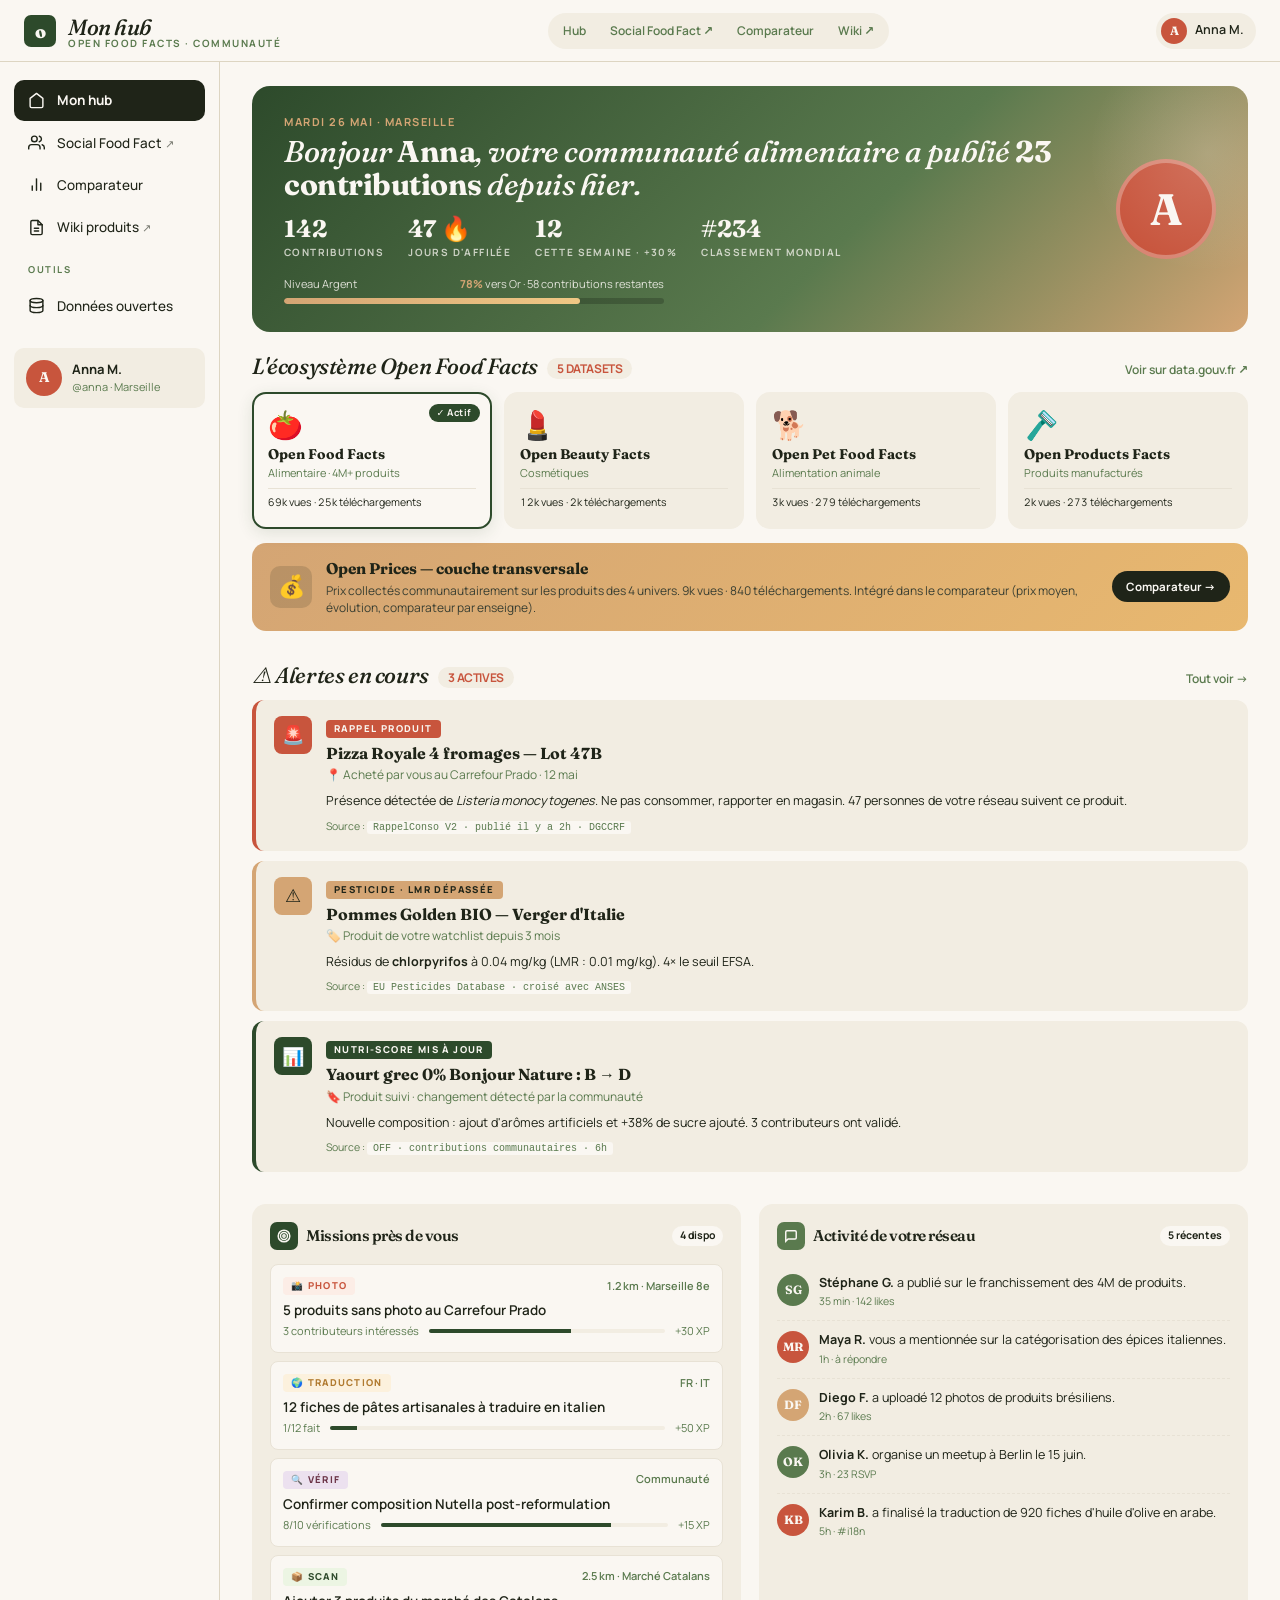
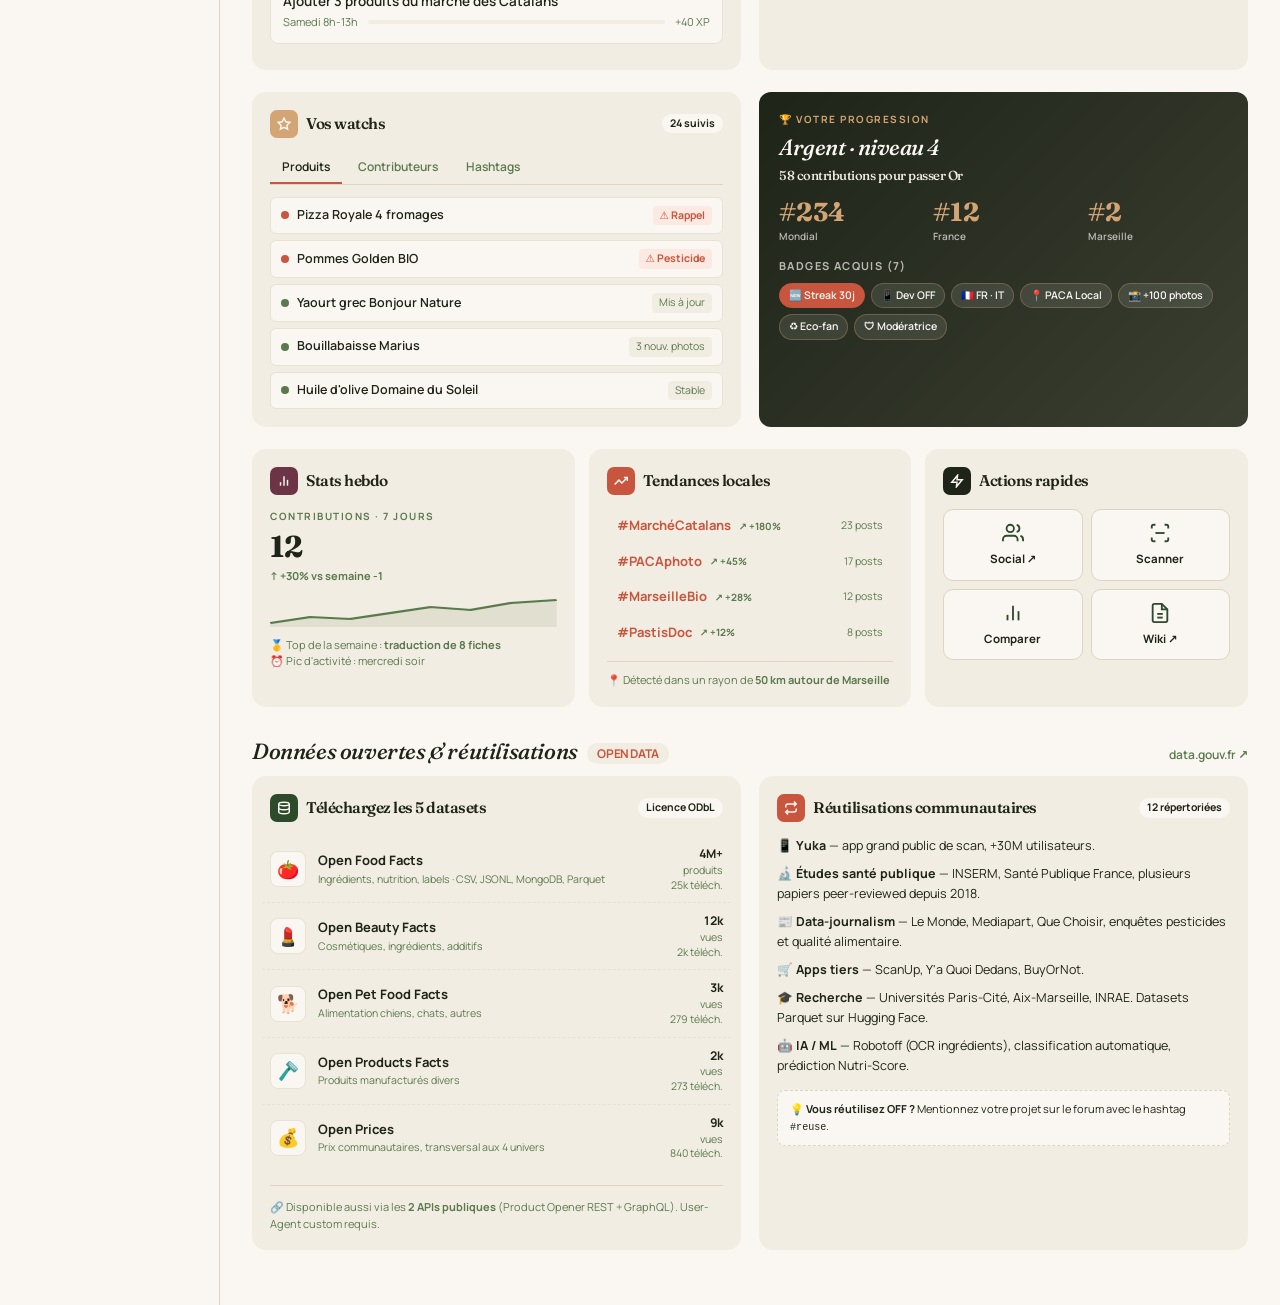
==== community-hub.html @ 4310979f "feat: plateforme communautaire OFF - hub, comparateur, scanner" ====
<!DOCTYPE html>
<html lang="fr">
<head>
  <meta charset="UTF-8">
  <meta name="viewport" content="width=device-width, initial-scale=1.0">
  <meta name="description" content="Hub personnel pour la communauté Open Food Facts — alertes, missions, watchs et progression.">
  <title>Mon hub — Open Food Facts</title>
  <link rel="preconnect" href="https://fonts.googleapis.com">
  <link rel="preconnect" href="https://fonts.gstatic.com" crossorigin>
  <link href="https://fonts.googleapis.com/css2?family=Fraunces:opsz,wght@9..144,500;9..144,700&family=Manrope:wght@500;600;700&display=swap" rel="stylesheet">
  <link rel="stylesheet" href="styles.css">
</head>
<body data-page="hub">

  <a href="#main" class="skip-link">Aller au contenu principal</a>

  <header class="app-header" role="banner">
    <div class="brand">
      <span class="logo" aria-hidden="true">o</span>
      <h1 class="brand-name">
        Mon hub
        <span class="brand-tag">Open Food Facts · communauté</span>
      </h1>
    </div>
    <nav class="view-toggle" aria-label="Naviguer entre les sections">
      <a href="community-hub.html" data-page="hub">Hub</a>
      <a href="https://open-food-8ers4wsop-stepanmereniuk-devs-projects.vercel.app/" data-page="social" rel="noopener">Social Food Fact <span aria-hidden="true">↗</span><span class="sr-only">(ouvre dans un nouvel onglet)</span></a>
      <a href="product-comparator.html" data-page="comparator">Comparateur</a>
      <a href="https://wiki.openfoodfacts.org" target="_blank" rel="noopener" data-page="wiki">Wiki <span aria-hidden="true">↗</span><span class="sr-only">(ouvre dans un nouvel onglet)</span></a>
    </nav>
    <div class="header-right">
      <button type="button" class="me-chip" aria-label="Ouvrir mon profil">
        <span class="av" aria-hidden="true">A</span>
        <span class="me-chip-name">Anna M.</span>
      </button>
    </div>
  </header>

  <div class="app app-hub-grid">

    <nav class="app-nav" aria-label="Navigation principale">
      <button type="button" class="nav-item" aria-current="page">
        <svg viewBox="0 0 24 24" fill="none" stroke="currentColor" stroke-width="2" stroke-linecap="round" stroke-linejoin="round" aria-hidden="true"><path d="M3 9l9-7 9 7v11a2 2 0 0 1-2 2H5a2 2 0 0 1-2-2z"/></svg>
        <span>Mon hub</span>
      </button>
      <a href="https://open-food-8ers4wsop-stepanmereniuk-devs-projects.vercel.app/" class="nav-item" data-page="social">
        <svg viewBox="0 0 24 24" fill="none" stroke="currentColor" stroke-width="2" stroke-linecap="round" stroke-linejoin="round" aria-hidden="true"><path d="M17 21v-2a4 4 0 0 0-4-4H5a4 4 0 0 0-4 4v2"/><circle cx="9" cy="7" r="4"/><path d="M23 21v-2a4 4 0 0 0-3-3.87"/><path d="M16 3.13a4 4 0 0 1 0 7.75"/></svg>
        <span>Social Food Fact <span aria-hidden="true" class="ext-arrow">↗</span></span>
      </a>
      <a href="product-comparator.html" class="nav-item">
        <svg viewBox="0 0 24 24" fill="none" stroke="currentColor" stroke-width="2" stroke-linecap="round" stroke-linejoin="round" aria-hidden="true"><line x1="18" y1="20" x2="18" y2="10"/><line x1="12" y1="20" x2="12" y2="4"/><line x1="6" y1="20" x2="6" y2="14"/></svg>
        <span>Comparateur</span>
      </a>
      <a href="https://wiki.openfoodfacts.org" target="_blank" rel="noopener" class="nav-item" data-page="wiki">
        <svg viewBox="0 0 24 24" fill="none" stroke="currentColor" stroke-width="2" stroke-linecap="round" stroke-linejoin="round" aria-hidden="true"><path d="M14 2H6a2 2 0 0 0-2 2v16a2 2 0 0 0 2 2h12a2 2 0 0 0 2-2V8z"/><polyline points="14 2 14 8 20 8"/><line x1="9" y1="13" x2="15" y2="13"/><line x1="9" y1="17" x2="15" y2="17"/></svg>
        <span>Wiki produits <span aria-hidden="true" class="ext-arrow">↗</span></span>
      </a>

      <div class="nav-section-title">Outils</div>
      <button type="button" class="nav-item" id="nav-data">
        <svg viewBox="0 0 24 24" fill="none" stroke="currentColor" stroke-width="2" stroke-linecap="round" stroke-linejoin="round" aria-hidden="true"><ellipse cx="12" cy="5" rx="9" ry="3"/><path d="M21 12c0 1.66-4 3-9 3s-9-1.34-9-3"/><path d="M3 5v14c0 1.66 4 3 9 3s9-1.34 9-3V5"/></svg>
        <span>Données ouvertes</span>
      </button>

      <div class="nav-mini mt-20">
        <span class="av" aria-hidden="true">A</span>
        <div class="nav-mini-meta">
          <div class="nav-mini-name">Anna M.</div>
          <div class="nav-mini-h">@anna · Marseille</div>
        </div>
      </div>
    </nav>

    <main id="main" class="app-main" tabindex="-1">

      <!-- HERO -->
      <section class="hero" aria-labelledby="hero-title">
        <div>
          <div class="hero-eyebrow" id="today-context">Mardi 26 mai · Marseille</div>
          <h2 id="hero-title">
            Bonjour <b>Anna</b>, votre communauté <span id="hero-universe-text">alimentaire</span> a publié <b>23 contributions</b> depuis hier.
          </h2>
          <div class="hero-stats">
            <div class="hero-stat"><div class="v">142</div><div class="l">Contributions</div></div>
            <div class="hero-stat"><div class="v">47 🔥</div><div class="l">Jours d'affilée</div></div>
            <div class="hero-stat"><div class="v">12</div><div class="l">Cette semaine · +30%</div></div>
            <div class="hero-stat"><div class="v">#234</div><div class="l">Classement mondial</div></div>
          </div>
          <div class="hero-progress" role="group" aria-label="Progression vers le niveau supérieur">
            <div class="hero-progress-label">
              <span>Niveau Argent</span>
              <span><b>78%</b> vers Or · 58 contributions restantes</span>
            </div>
            <div class="hero-progress-bar" role="progressbar" aria-valuenow="78" aria-valuemin="0" aria-valuemax="100" aria-label="78% du niveau Or atteint">
              <span></span>
            </div>
          </div>
        </div>
        <div class="hero-avatar" aria-hidden="true">A</div>
      </section>

      <!-- UNIVERSE SELECTOR -->
      <section class="section" aria-labelledby="universe-title">
        <div class="section-head">
          <h2 id="universe-title">L'écosystème Open Food Facts <span class="tag">5 DATASETS</span></h2>
          <a href="https://www.data.gouv.fr/organizations/open-food-facts" target="_blank" rel="noopener">Voir sur data.gouv.fr ↗</a>
        </div>

        <div class="universe-grid" role="group" aria-label="Sélectionnez un univers de données">
          <button type="button" class="universe-card" data-universe="food" aria-pressed="true">
            <div class="universe-icon" aria-hidden="true">🍅</div>
            <div class="universe-name">Open Food Facts</div>
            <div class="universe-meta">Alimentaire · 4M+ produits</div>
            <div class="universe-stat">69k vues · 25k téléchargements</div>
          </button>
          <button type="button" class="universe-card" data-universe="beauty" aria-pressed="false">
            <div class="universe-icon" aria-hidden="true">💄</div>
            <div class="universe-name">Open Beauty Facts</div>
            <div class="universe-meta">Cosmétiques</div>
            <div class="universe-stat">12k vues · 2k téléchargements</div>
          </button>
          <button type="button" class="universe-card" data-universe="petfood" aria-pressed="false">
            <div class="universe-icon" aria-hidden="true">🐕</div>
            <div class="universe-name">Open Pet Food Facts</div>
            <div class="universe-meta">Alimentation animale</div>
            <div class="universe-stat">3k vues · 279 téléchargements</div>
          </button>
          <button type="button" class="universe-card" data-universe="products" aria-pressed="false">
            <div class="universe-icon" aria-hidden="true">🪒</div>
            <div class="universe-name">Open Products Facts</div>
            <div class="universe-meta">Produits manufacturés</div>
            <div class="universe-stat">2k vues · 273 téléchargements</div>
          </button>
        </div>

        <div class="prices-banner">
          <div class="prices-icon" aria-hidden="true">💰</div>
          <div class="prices-body">
            <div class="prices-title">Open Prices — couche transversale</div>
            <div class="prices-desc">Prix collectés communautairement sur les produits des 4 univers. 9k vues · 840 téléchargements. Intégré dans le comparateur (prix moyen, évolution, comparateur par enseigne).</div>
          </div>
          <a class="prices-link" href="product-comparator.html">Comparateur →</a>
        </div>
      </section>

      <!-- ALERTS — filtered by universe -->
      <section class="section" aria-labelledby="alerts-title">
        <div class="section-head">
          <h2 id="alerts-title">⚠ Alertes en cours <span class="tag" id="alerts-count">3 ACTIVES</span></h2>
          <a href="#">Tout voir →</a>
        </div>
        <div id="alerts-list" aria-live="polite"></div>
      </section>

      <!-- 2-col : Missions + Activity -->
      <section class="grid-2" aria-label="Missions et activité du réseau">

        <div class="card" aria-labelledby="missions-title">
          <div class="card-header">
            <div class="card-icon card-icon-forest" aria-hidden="true">
              <svg viewBox="0 0 24 24" fill="none" stroke="currentColor" stroke-width="2.5"><circle cx="12" cy="12" r="10"/><circle cx="12" cy="12" r="6"/><circle cx="12" cy="12" r="2"/></svg>
            </div>
            <h3 class="card-title" id="missions-title">Missions près de vous</h3>
            <span class="card-count" id="missions-count">—</span>
          </div>
          <div id="missions-list"></div>
        </div>

        <div class="card" aria-labelledby="activity-title">
          <div class="card-header">
            <div class="card-icon card-icon-moss" aria-hidden="true">
              <svg viewBox="0 0 24 24" fill="none" stroke="currentColor" stroke-width="2.5"><path d="M21 15a2 2 0 0 1-2 2H7l-4 4V5a2 2 0 0 1 2-2h14a2 2 0 0 1 2 2z"/></svg>
            </div>
            <h3 class="card-title" id="activity-title">Activité de votre réseau</h3>
            <span class="card-count">5 récentes</span>
          </div>
          <div id="activity-list"></div>
        </div>

      </section>

      <!-- Watchs + Rank -->
      <section class="grid-2 mt-lg" aria-label="Watchs et progression">

        <div class="card" aria-labelledby="watch-title">
          <div class="card-header">
            <div class="card-icon card-icon-ochre" aria-hidden="true">
              <svg viewBox="0 0 24 24" fill="none" stroke="currentColor" stroke-width="2.5"><polygon points="12 2 15.09 8.26 22 9.27 17 14.14 18.18 21.02 12 17.77 5.82 21.02 7 14.14 2 9.27 8.91 8.26 12 2"/></svg>
            </div>
            <h3 class="card-title" id="watch-title">Vos watchs</h3>
            <span class="card-count" id="watch-count">24 suivis</span>
          </div>

          <div class="watch-tabs" role="tablist" aria-label="Catégories de watchs">
            <button type="button" class="watch-tab" role="tab" aria-selected="true" aria-controls="watch-products" id="tab-products">Produits</button>
            <button type="button" class="watch-tab" role="tab" aria-selected="false" aria-controls="watch-contributors" id="tab-contributors">Contributeurs</button>
            <button type="button" class="watch-tab" role="tab" aria-selected="false" aria-controls="watch-hashtags" id="tab-hashtags">Hashtags</button>
          </div>

          <div id="watch-products" role="tabpanel" aria-labelledby="tab-products" class="watch-list"></div>
          <div id="watch-contributors" role="tabpanel" aria-labelledby="tab-contributors" class="watch-list" hidden></div>
          <div id="watch-hashtags" role="tabpanel" aria-labelledby="tab-hashtags" class="watch-list" hidden></div>
        </div>

        <div class="rank-card" aria-labelledby="rank-title">
          <div class="eyebrow text-ochre">🏆 Votre progression</div>
          <h3 id="rank-title" class="rank-card-title">Argent · niveau 4<br><span class="rank-card-subtitle">58 contributions pour passer Or</span></h3>
          <div class="rank-positions" role="list">
            <div class="rank-pos" role="listitem"><div class="v">#234</div><div class="l">Mondial</div></div>
            <div class="rank-pos" role="listitem"><div class="v">#12</div><div class="l">France</div></div>
            <div class="rank-pos" role="listitem"><div class="v">#2</div><div class="l">Marseille</div></div>
          </div>
          <div class="rank-card-badges-label">Badges acquis (7)</div>
          <div class="rank-badges">
            <span class="badge-pill new">🆕 Streak 30j</span>
            <span class="badge-pill">📱 Dev OFF</span>
            <span class="badge-pill">🇫🇷 FR · IT</span>
            <span class="badge-pill">📍 PACA Local</span>
            <span class="badge-pill">📸 +100 photos</span>
            <span class="badge-pill">♻ Eco-fan</span>
            <span class="badge-pill">🛡 Modératrice</span>
          </div>
        </div>

      </section>

      <!-- Stats + Tendances + Quick -->
      <section class="grid-3 mt-lg" aria-label="Statistiques et tendances">

        <div class="card" aria-labelledby="stats-title">
          <div class="card-header">
            <div class="card-icon card-icon-plum" aria-hidden="true">
              <svg viewBox="0 0 24 24" fill="none" stroke="currentColor" stroke-width="2.5"><line x1="18" y1="20" x2="18" y2="10"/><line x1="12" y1="20" x2="12" y2="4"/><line x1="6" y1="20" x2="6" y2="14"/></svg>
            </div>
            <h3 class="card-title" id="stats-title">Stats hebdo</h3>
          </div>
          <div class="eyebrow mb-sm">Contributions · 7 jours</div>
          <div class="stats-big">12</div>
          <div class="stats-trend">↑ +30% vs semaine -1</div>
          <svg class="stat-sparkline" viewBox="0 0 100 32" preserveAspectRatio="none" aria-label="Évolution sur 7 jours">
            <polyline points="0,28 14,22 28,24 42,18 56,12 70,15 84,8 100,5" fill="none" stroke="#5A7A4E" stroke-width="2"/>
            <polyline points="0,28 14,22 28,24 42,18 56,12 70,15 84,8 100,5 100,32 0,32" fill="#5A7A4E" opacity=".12"/>
          </svg>
          <div class="stats-note">
            🥇 Top de la semaine : <b>traduction de 8 fiches</b><br>
            ⏰ Pic d'activité : mercredi soir
          </div>
        </div>

        <div class="card" aria-labelledby="trends-title">
          <div class="card-header">
            <div class="card-icon card-icon-terracotta" aria-hidden="true">
              <svg viewBox="0 0 24 24" fill="none" stroke="currentColor" stroke-width="2.5"><polyline points="23 6 13.5 15.5 8.5 10.5 1 18"/><polyline points="17 6 23 6 23 12"/></svg>
            </div>
            <h3 class="card-title" id="trends-title">Tendances locales</h3>
          </div>
          <div id="trends-list"></div>
          <div class="trends-footer">
            📍 Détecté dans un rayon de <b>50 km autour de Marseille</b>
          </div>
        </div>

        <div class="card" aria-labelledby="actions-title">
          <div class="card-header">
            <div class="card-icon card-icon-ink" aria-hidden="true">
              <svg viewBox="0 0 24 24" fill="none" stroke="currentColor" stroke-width="2.5"><polygon points="13 2 3 14 12 14 11 22 21 10 12 10 13 2"/></svg>
            </div>
            <h3 class="card-title" id="actions-title">Actions rapides</h3>
          </div>
          <div class="quick-actions">
            <a class="qa-btn" href="#" data-page="social">
              <svg viewBox="0 0 24 24" fill="none" stroke="currentColor" stroke-width="2" aria-hidden="true"><path d="M17 21v-2a4 4 0 0 0-4-4H5a4 4 0 0 0-4 4v2"/><circle cx="9" cy="7" r="4"/><path d="M23 21v-2a4 4 0 0 0-3-3.87"/><path d="M16 3.13a4 4 0 0 1 0 7.75"/></svg>
              <span class="lbl">Social ↗</span>
            </a>
            <button type="button" class="qa-btn" data-action="scan">
              <svg viewBox="0 0 24 24" fill="none" stroke="currentColor" stroke-width="2" aria-hidden="true"><path d="M3 7V5a2 2 0 0 1 2-2h2M17 3h2a2 2 0 0 1 2 2v2M21 17v2a2 2 0 0 1-2 2h-2M7 21H5a2 2 0 0 1-2-2v-2"/><line x1="7" y1="12" x2="17" y2="12"/></svg>
              <span class="lbl">Scanner</span>
            </button>
            <a class="qa-btn" href="product-comparator.html">
              <svg viewBox="0 0 24 24" fill="none" stroke="currentColor" stroke-width="2" aria-hidden="true"><line x1="18" y1="20" x2="18" y2="10"/><line x1="12" y1="20" x2="12" y2="4"/><line x1="6" y1="20" x2="6" y2="14"/></svg>
              <span class="lbl">Comparer</span>
            </a>
            <a class="qa-btn" href="https://wiki.openfoodfacts.org" target="_blank" rel="noopener" data-page="wiki">
              <svg viewBox="0 0 24 24" fill="none" stroke="currentColor" stroke-width="2" aria-hidden="true"><path d="M14 2H6a2 2 0 0 0-2 2v16a2 2 0 0 0 2 2h12a2 2 0 0 0 2-2V8z"/><polyline points="14 2 14 8 20 8"/><line x1="9" y1="13" x2="15" y2="13"/><line x1="9" y1="17" x2="15" y2="17"/></svg>
              <span class="lbl">Wiki ↗</span>
            </a>
          </div>
        </div>

      </section>

      <!-- OPEN DATA -->
      <section class="section mt-xl" id="opendata-section" aria-labelledby="opendata-title">
        <div class="section-head">
          <h2 id="opendata-title">Données ouvertes & réutilisations <span class="tag">OPEN DATA</span></h2>
          <a href="https://www.data.gouv.fr/organizations/open-food-facts" target="_blank" rel="noopener">data.gouv.fr ↗</a>
        </div>

        <div class="grid-2">

          <div class="card">
            <div class="card-header">
              <div class="card-icon card-icon-forest" aria-hidden="true">
                <svg viewBox="0 0 24 24" fill="none" stroke="currentColor" stroke-width="2.5"><ellipse cx="12" cy="5" rx="9" ry="3"/><path d="M21 12c0 1.66-4 3-9 3s-9-1.34-9-3"/><path d="M3 5v14c0 1.66 4 3 9 3s9-1.34 9-3V5"/></svg>
              </div>
              <h3 class="card-title">Téléchargez les 5 datasets</h3>
              <span class="card-count">Licence ODbL</span>
            </div>

            <a class="dataset-row link-reset" href="https://www.data.gouv.fr/datasets/open-food-facts-produits-alimentaires-ingredients-nutrition-labels" target="_blank" rel="noopener">
              <div class="dataset-icon" aria-hidden="true">🍅</div>
              <div class="dataset-info"><div class="n">Open Food Facts</div><div class="m">Ingrédients, nutrition, labels · CSV, JSONL, MongoDB, Parquet</div></div>
              <div class="dataset-stat"><b>4M+</b>produits<br>25k téléch.</div>
            </a>
            <a class="dataset-row link-reset" href="https://www.data.gouv.fr/datasets/open-beauty-facts" target="_blank" rel="noopener">
              <div class="dataset-icon" aria-hidden="true">💄</div>
              <div class="dataset-info"><div class="n">Open Beauty Facts</div><div class="m">Cosmétiques, ingrédients, additifs</div></div>
              <div class="dataset-stat"><b>12k</b>vues<br>2k téléch.</div>
            </a>
            <a class="dataset-row link-reset" href="https://www.data.gouv.fr/datasets/open-pet-food-facts" target="_blank" rel="noopener">
              <div class="dataset-icon" aria-hidden="true">🐕</div>
              <div class="dataset-info"><div class="n">Open Pet Food Facts</div><div class="m">Alimentation chiens, chats, autres</div></div>
              <div class="dataset-stat"><b>3k</b>vues<br>279 téléch.</div>
            </a>
            <a class="dataset-row link-reset" href="https://www.data.gouv.fr/datasets/open-products-facts" target="_blank" rel="noopener">
              <div class="dataset-icon" aria-hidden="true">🪒</div>
              <div class="dataset-info"><div class="n">Open Products Facts</div><div class="m">Produits manufacturés divers</div></div>
              <div class="dataset-stat"><b>2k</b>vues<br>273 téléch.</div>
            </a>
            <a class="dataset-row link-reset" href="https://www.data.gouv.fr/datasets/open-prices" target="_blank" rel="noopener">
              <div class="dataset-icon" aria-hidden="true">💰</div>
              <div class="dataset-info"><div class="n">Open Prices</div><div class="m">Prix communautaires, transversal aux 4 univers</div></div>
              <div class="dataset-stat"><b>9k</b>vues<br>840 téléch.</div>
            </a>

            <div class="dataset-footer">
              🔗 Disponible aussi via les <b>2 APIs publiques</b> (Product Opener REST + GraphQL). User-Agent custom requis.
            </div>
          </div>

          <div class="card">
            <div class="card-header">
              <div class="card-icon card-icon-terracotta" aria-hidden="true">
                <svg viewBox="0 0 24 24" fill="none" stroke="currentColor" stroke-width="2.5"><polyline points="17 1 21 5 17 9"/><path d="M3 11V9a4 4 0 0 1 4-4h14"/><polyline points="7 23 3 19 7 15"/><path d="M21 13v2a4 4 0 0 1-4 4H3"/></svg>
              </div>
              <h3 class="card-title">Réutilisations communautaires</h3>
              <span class="card-count">12 répertoriées</span>
            </div>

            <div class="reuse-text">
              <p><b>📱 Yuka</b> — app grand public de scan, +30M utilisateurs.</p>
              <p><b>🔬 Études santé publique</b> — INSERM, Santé Publique France, plusieurs papiers peer-reviewed depuis 2018.</p>
              <p><b>📰 Data-journalism</b> — Le Monde, Mediapart, Que Choisir, enquêtes pesticides et qualité alimentaire.</p>
              <p><b>🛒 Apps tiers</b> — ScanUp, Y'a Quoi Dedans, BuyOrNot.</p>
              <p><b>🎓 Recherche</b> — Universités Paris-Cité, Aix-Marseille, INRAE. Datasets Parquet sur Hugging Face.</p>
              <p><b>🤖 IA / ML</b> — Robotoff (OCR ingrédients), classification automatique, prédiction Nutri-Score.</p>
            </div>

            <div class="reuse-cta">
              💡 <b>Vous réutilisez OFF ?</b> Mentionnez votre projet sur le forum avec le hashtag <code>#reuse</code>.
            </div>
          </div>

        </div>
      </section>

    </main>
  </div>

  <!-- Scanner modal (démo visuelle) -->
  <div class="scanner-overlay" id="scanner-modal" role="dialog" aria-modal="true" aria-labelledby="scanner-status">
    <div class="scanner-top">
      <span class="scanner-live">Scan en direct</span>
      <button type="button" class="scanner-close" id="scanner-close" aria-label="Fermer le scanner">×</button>
    </div>

    <div class="scanner-viewfinder">
      <div class="scanner-stage">
        <div class="scanner-barcode" aria-hidden="true">||||| ||| ||||| ||</div>
        <div class="scanner-line"></div>
      </div>
      <div class="scanner-corner tl"></div>
      <div class="scanner-corner tr"></div>
      <div class="scanner-corner bl"></div>
      <div class="scanner-corner br"></div>
    </div>

    <div class="scanner-status" id="scanner-status">Initialisation de la caméra…</div>
    <div class="scanner-substatus" id="scanner-substatus">Calibrage du capteur</div>

    <div class="scanner-found" id="scanner-found">
      <div class="scanner-found-thumb">🍫</div>
      <div class="scanner-found-info">
        <div class="scanner-found-brand">Ferrero</div>
        <div class="scanner-found-name">Nutella</div>
        <div class="scanner-found-meta">
          <span class="nutri-badge e">E</span>
          <span class="eco-badge d">D</span>
          <span class="nova-badge n4">4</span>
          <span style="margin-left:auto;font-size:11px;color:var(--ink-mute);">4,20€</span>
        </div>
      </div>
    </div>
  </div>

  <script src="app.js" defer></script>
  <script defer>
    /* ════════════════════════════════════════════════════════════
       Données par univers — chaque univers a ses propres alertes,
       missions, activités, watchs et tendances.
       ════════════════════════════════════════════════════════════ */

    const DATA = {
      food: {
        label: 'alimentaire',
        alerts: [
          { type:'danger', tag:'Rappel produit', name:'Pizza Royale 4 fromages — Lot 47B',
            meta:'📍 Acheté par vous au Carrefour Prado · 12 mai',
            detail:'Présence détectée de <i>Listeria monocytogenes</i>. Ne pas consommer, rapporter en magasin. 47 personnes de votre réseau suivent ce produit.',
            source:'RappelConso V2 · publié il y a 2h · DGCCRF' },
          { type:'warn', tag:'Pesticide · LMR dépassée', name:'Pommes Golden BIO — Verger d\'Italie',
            meta:'🏷️ Produit de votre watchlist depuis 3 mois',
            detail:'Résidus de <b>chlorpyrifos</b> à 0.04 mg/kg (LMR : 0.01 mg/kg). 4× le seuil EFSA.',
            source:'EU Pesticides Database · croisé avec ANSES' },
          { type:'info', tag:'Nutri-Score mis à jour', name:'Yaourt grec 0% Bonjour Nature : B → D',
            meta:'🔖 Produit suivi · changement détecté par la communauté',
            detail:'Nouvelle composition : ajout d\'arômes artificiels et +38% de sucre ajouté. 3 contributeurs ont validé.',
            source:'OFF · contributions communautaires · 6h' }
        ],
        missions: [
          { type:'photo', dist:'1.2 km · Marseille 8e', title:'5 produits sans photo au Carrefour Prado', progress:60, xp:30, meta:'3 contributeurs intéressés' },
          { type:'trans', dist:'FR · IT', title:'12 fiches de pâtes artisanales à traduire en italien', progress:8, xp:50, meta:'1/12 fait' },
          { type:'verify', dist:'Communauté', title:'Confirmer composition Nutella post-reformulation', progress:80, xp:15, meta:'8/10 vérifications' },
          { type:'scan', dist:'2.5 km · Marché Catalans', title:'Ajouter 3 produits du marché des Catalans', progress:0, xp:40, meta:'Samedi 8h-13h' }
        ],
        activities: [
          { ini:'SG', av:'#5A7A4E', text:'<b>Stéphane G.</b> a publié sur le franchissement des 4M de produits.', time:'35 min · 142 likes' },
          { ini:'MR', av:'#C8553D', text:'<b>Maya R.</b> vous a mentionnée sur la catégorisation des épices italiennes.', time:'1h · à répondre' },
          { ini:'DF', av:'#D4A574', text:'<b>Diego F.</b> a uploadé 12 photos de produits brésiliens.', time:'2h · 67 likes' },
          { ini:'OK', av:'#5A7A4E', text:'<b>Olivia K.</b> organise un meetup à Berlin le 15 juin.', time:'3h · 23 RSVP' },
          { ini:'KB', av:'#C8553D', text:'<b>Karim B.</b> a finalisé la traduction de 920 fiches d\'huile d\'olive en arabe.', time:'5h · #i18n' }
        ],
        watchProducts: [
          { name:'Pizza Royale 4 fromages', status:'⚠ Rappel', danger:true },
          { name:'Pommes Golden BIO', status:'⚠ Pesticide', danger:true },
          { name:'Yaourt grec Bonjour Nature', status:'Mis à jour' },
          { name:'Bouillabaisse Marius', status:'3 nouv. photos' },
          { name:'Huile d\'olive Domaine du Soleil', status:'Stable' }
        ],
        trends: [
          { tag:'MarchéCatalans', arrow:'+180%', posts:23 },
          { tag:'PACAphoto', arrow:'+45%', posts:17 },
          { tag:'MarseilleBio', arrow:'+28%', posts:12 },
          { tag:'PastisDoc', arrow:'+12%', posts:8 }
        ]
      },
      beauty: {
        label: 'cosmétique',
        alerts: [
          { type:'danger', tag:'Rappel cosmétique', name:'Crème solaire SPF 50+ Lot K8 — Marque Solar',
            meta:'📍 Produit de votre watchlist',
            detail:'Présence de <b>filtre UV interdit</b> (octocrylene contaminé en benzophénone). Ne pas utiliser, retour en parapharmacie.',
            source:'RAPEX Safety Gate · ANSM · 4h' },
          { type:'warn', tag:'Allergène · concentration élevée', name:'Vernis à ongles "Vibrant Red"',
            meta:'🏷️ 1240 personnes suivent ce produit',
            detail:'Concentration en <b>toluène</b> 3× au-dessus du seuil. Femmes enceintes : à éviter strictement.',
            source:'Open Beauty Facts · contributions · ANSES' },
          { type:'info', tag:'Composition mise à jour', name:'Déodorant Bio Aroma : sans aluminium',
            meta:'🔖 Produit suivi · reformulation',
            detail:'La marque a annoncé une reformulation sans sels d\'aluminium. 8 contributeurs ont validé.',
            source:'OBF · contributions communautaires · 1j' }
        ],
        missions: [
          { type:'photo', dist:'2 km · Sephora La Valentine', title:'8 produits sans photo au rayon parfums', progress:40, xp:30, meta:'2 contributeurs intéressés' },
          { type:'trans', dist:'FR · IT', title:'25 fiches de soins visages italiens à relire', progress:12, xp:50, meta:'3/25 fait' },
          { type:'verify', dist:'Communauté', title:'Vérifier la liste INCI du nouveau Cattier Bio', progress:60, xp:15, meta:'6/10 vérifications' },
          { type:'scan', dist:'3 km · Monoprix Beauty', title:'Scanner 5 produits cosmétiques bio', progress:0, xp:40, meta:'Beauté naturelle' }
        ],
        activities: [
          { ini:'CV', av:'#6B3447', text:'<b>Carla V.</b> a ajouté 12 fiches de cosmétiques coréens.', time:'1h · 34 likes' },
          { ini:'EL', av:'#C8553D', text:'<b>Elena L.</b> a traduit la liste INCI de 18 crèmes anti-âge.', time:'2h · #INCI' },
          { ini:'OL', av:'#5A7A4E', text:'<b>Olga L.</b> a lancé une enquête sur les filtres UV interdits.', time:'4h · 23 commentaires' },
          { ini:'YP', av:'#D4A574', text:'<b>Yann P.</b> a uploadé 30 photos de packaging shampoings.', time:'6h · 88 likes' },
          { ini:'AB', av:'#5A7A4E', text:'<b>Aïcha B.</b> organise un atelier "Lire les étiquettes cosmétiques".', time:'1j · 12 inscrits' }
        ],
        watchProducts: [
          { name:'Crème solaire SPF 50+ Solar', status:'⚠ Rappel', danger:true },
          { name:'Vernis Vibrant Red', status:'⚠ Toluène', danger:true },
          { name:'Déodorant Bio Aroma', status:'Reformulé' },
          { name:'Shampoing Ushuaïa Karité', status:'Stable' }
        ],
        trends: [
          { tag:'INCI', arrow:'+220%', posts:34 },
          { tag:'CosmétiqueBio', arrow:'+78%', posts:19 },
          { tag:'SansFiltresUV', arrow:'+42%', posts:14 },
          { tag:'SoinsNaturels', arrow:'+15%', posts:11 }
        ]
      },
      petfood: {
        label: 'pour animaux',
        alerts: [
          { type:'danger', tag:'Rappel · contamination', name:'Croquettes Premium Chien — Sac 12kg',
            meta:'📍 4 propriétaires de votre réseau concernés',
            detail:'Présence de <b>mycotoxines (aflatoxine B1)</b> au-dessus du seuil légal. Ne plus servir, contacter le vétérinaire si symptômes.',
            source:'DGAL · RappelConso · 6h' },
          { type:'warn', tag:'Conservateurs · concentration élevée', name:'Pâtée chat "Délice Marin"',
            meta:'🏷️ 230 propriétaires suivent ce produit',
            detail:'Concentration en <b>BHA/BHT</b> (E320/E321) supérieure aux recommandations vétérinaires sur le long terme.',
            source:'Open Pet Food Facts · vétérinaires partenaires' }
        ],
        missions: [
          { type:'photo', dist:'1.5 km · Animalerie Plus', title:'15 croquettes premium à photographier', progress:33, xp:30, meta:'5 photographes inscrits' },
          { type:'trans', dist:'FR · EN', title:'40 fiches de pâtées à traduire en anglais', progress:25, xp:50, meta:'10/40 fait' },
          { type:'verify', dist:'Communauté + véto', title:'Vérifier la composition Royal Canin Junior', progress:50, xp:15, meta:'5/10 véto validations' },
          { type:'scan', dist:'5 km · Maxi Zoo', title:'Scanner 10 produits chiens de chasse', progress:0, xp:40, meta:'Spécialité' }
        ],
        activities: [
          { ini:'VM', av:'#D4A574', text:'<b>Véto Marie</b> (vétérinaire) a validé 25 compositions de croquettes pour chats stérilisés.', time:'1h · #VetoValide' },
          { ini:'JP', av:'#5A7A4E', text:'<b>Julien P.</b> a uploadé 18 photos de pâtées sans céréales.', time:'2h · 23 likes' },
          { ini:'LR', av:'#C8553D', text:'<b>Lucie R.</b> a ouvert une discussion sur les croquettes sans céréales.', time:'4h · 47 commentaires' },
          { ini:'DM', av:'#6B3447', text:'<b>Dr Mathieu</b> publie son guide "Bien lire les étiquettes de pet food".', time:'1j · 156 likes' },
          { ini:'SF', av:'#5A7A4E', text:'<b>Sarah F.</b> a ajouté 8 nouvelles marques bio.', time:'2j · 34 likes' }
        ],
        watchProducts: [
          { name:'Croquettes Premium Chien 12kg', status:'⚠ Rappel', danger:true },
          { name:'Pâtée Délice Marin', status:'⚠ BHA/BHT', danger:true },
          { name:'Royal Canin Junior', status:'Vérifiée' },
          { name:'Croquettes Bio Yarrah', status:'Stable' }
        ],
        trends: [
          { tag:'CroquettesBio', arrow:'+140%', posts:28 },
          { tag:'VetoValide', arrow:'+85%', posts:21 },
          { tag:'SansCéréales', arrow:'+52%', posts:16 },
          { tag:'NutritionAnimale', arrow:'+22%', posts:9 }
        ]
      },
      products: {
        label: 'manufacturés',
        alerts: [
          { type:'danger', tag:'Rappel sécurité', name:'Détergent Multi-Surfaces — Marque Clean+',
            meta:'📍 Produit présent dans 12 foyers de votre réseau',
            detail:'Présence d\'un agent <b>corrosif non déclaré</b>. Risque de brûlures cutanées. Ne plus utiliser, retour magasin.',
            source:'RAPEX Safety Gate · DGCCRF · 3h' },
          { type:'warn', tag:'Substance préoccupante', name:'Lessive concentrée "Eco-Power"',
            meta:'🏷️ Produit suivi par 870 personnes',
            detail:'Présence de <b>phosphonates</b> (perturbateurs aquatiques). Impact environnemental aggravé.',
            source:'OPF · contributions · INERIS' }
        ],
        missions: [
          { type:'photo', dist:'1 km · Carrefour Prado', title:'12 produits ménagers sans photo', progress:25, xp:30, meta:'3 photographes' },
          { type:'trans', dist:'Multi-langues', title:'Traduire les pictogrammes de sécurité de 50 produits', progress:18, xp:50, meta:'9/50 fait' },
          { type:'verify', dist:'Communauté', title:'Vérifier les composants de 8 lessives bio', progress:75, xp:15, meta:'6/8 vérifié' },
          { type:'scan', dist:'4 km · Leroy Merlin', title:'Scanner 15 produits de bricolage', progress:0, xp:40, meta:'Rayon hygiène/ménage' }
        ],
        activities: [
          { ini:'BL', av:'#5A7A4E', text:'<b>Benjamin L.</b> a ajouté 25 produits de la rentrée scolaire.', time:'1h · 18 likes' },
          { ini:'NR', av:'#C8553D', text:'<b>Nadia R.</b> a publié une enquête sur les détergents bio.', time:'2h · 34 commentaires' },
          { ini:'PG', av:'#D4A574', text:'<b>Pierre G.</b> a uploadé 40 photos de packaging ménager.', time:'3h · 56 likes' },
          { ini:'IM', av:'#5A7A4E', text:'<b>Inès M.</b> a traduit les pictogrammes de 30 produits hygiène.', time:'5h · #i18n' },
          { ini:'FL', av:'#6B3447', text:'<b>François L.</b> partage son analyse des compositions de lessives.', time:'1j · 89 likes' }
        ],
        watchProducts: [
          { name:'Détergent Clean+ Multi', status:'⚠ Rappel', danger:true },
          { name:'Lessive Eco-Power', status:'⚠ Phosphonates', danger:true },
          { name:'Liquide vaisselle Rainett', status:'Stable' },
          { name:'Pastilles WC bio Etamine', status:'Vérifiée' }
        ],
        trends: [
          { tag:'LessiveBio', arrow:'+95%', posts:24 },
          { tag:'ZéroDéchet', arrow:'+62%', posts:18 },
          { tag:'NettoyantÉcolo', arrow:'+34%', posts:13 },
          { tag:'PictoSécurité', arrow:'+18%', posts:7 }
        ]
      },
      prices: {
        label: 'prix transversaux',
        alerts: [
          { type:'warn', tag:'Inflation détectée', name:'Catégorie : Pâtes à tartiner',
            meta:'📊 Surveillance des prix sur 6 mois',
            detail:'Hausse moyenne de <b>+18%</b> sur les pâtes à tartiner suivies. Nutella : +12%. Bjorg : +5%. Lidl Belbake : +27%.',
            source:'Open Prices · données communautaires' },
          { type:'info', tag:'Bonne affaire détectée', name:'Yaourt nature Biocoop',
            meta:'📍 Disponible à 2.90€ chez Biocoop',
            detail:'Prix le plus bas constaté depuis 1 an. Économie de 0.70€ par rapport à Naturalia.',
            source:'Open Prices · 12h' }
        ],
        missions: [
          { type:'scan', dist:'Marché Catalans', title:'Relever les prix sur 20 produits frais', progress:30, xp:40, meta:'Marché du samedi' },
          { type:'scan', dist:'Carrefour Prado', title:'Comparer 15 prix de marques distributeur', progress:60, xp:30, meta:'9/15 fait' },
          { type:'verify', dist:'Communauté', title:'Valider 50 relevés de prix douteux', progress:80, xp:15, meta:'Modération' },
          { type:'scan', dist:'Monoprix La Valentine', title:'Photo + prix sur 25 produits bio', progress:0, xp:50, meta:'Données croisées' }
        ],
        activities: [
          { ini:'MP', av:'#C8553D', text:'<b>Marc P.</b> a relevé 87 prix au Marché des Capucins ce matin.', time:'2h · contribution majeure' },
          { ini:'CL', av:'#5A7A4E', text:'<b>Céline L.</b> a partagé son comparatif inflation huile d\'olive 2024 vs 2026.', time:'3h · 156 lectures' },
          { ini:'TR', av:'#D4A574', text:'<b>Thomas R.</b> a uploadé 200 prix de fromages affinés.', time:'5h · 67 likes' },
          { ini:'SD', av:'#6B3447', text:'<b>Sophie D.</b> a publié sa carte des prix bio en PACA.', time:'1j · #OpenPrices' },
          { ini:'LM', av:'#5A7A4E', text:'<b>Léa M.</b> a complété 340 fiches avec leur prix moyen.', time:'2j · 234 contributions' }
        ],
        watchProducts: [
          { name:'Nutella 400g', status:'4.20€ (+12%)' },
          { name:'Pâtes Panzani 500g', status:'1.80€ (=)' },
          { name:'Huile olive vierge 1L', status:'12.50€ (+34%)', danger:true },
          { name:'Yaourt nature x4', status:'2.30€ (=)' }
        ],
        trends: [
          { tag:'Inflation2026', arrow:'+220%', posts:42 },
          { tag:'BonnesAffaires', arrow:'+89%', posts:28 },
          { tag:'MarchéLocal', arrow:'+45%', posts:19 },
          { tag:'OpenPrices', arrow:'+25%', posts:14 }
        ]
      }
    };

    /* ════════════════════════════════════════════════════════════
       RENDU PAR UNIVERS
       ════════════════════════════════════════════════════════════ */

    function renderAlerts(universe) {
      const data = DATA[universe];
      const el = document.getElementById('alerts-list');
      document.getElementById('alerts-count').textContent = `${data.alerts.length} ACTIVE${data.alerts.length > 1 ? 'S' : ''}`;
      el.innerHTML = data.alerts.map(a => `
        <article class="alert-card ${a.type === 'warn' ? 'warn' : a.type === 'info' ? 'info' : ''}" tabindex="0">
          <div class="alert-icon" aria-hidden="true">${a.type === 'danger' ? '🚨' : a.type === 'warn' ? '⚠️' : '📊'}</div>
          <div class="alert-body">
            <span class="alert-tag">${a.tag}</span>
            <div class="alert-name">${a.name}</div>
            <div class="alert-meta">${a.meta}</div>
            <div class="alert-detail">${a.detail}</div>
            <div class="alert-source">Source : <code>${a.source}</code></div>
          </div>
        </article>
      `).join('');
    }

    function renderMissions(universe) {
      const data = DATA[universe];
      const el = document.getElementById('missions-list');
      document.getElementById('missions-count').textContent = `${data.missions.length} dispo`;
      el.innerHTML = data.missions.map(m => `
        <button type="button" class="mission">
          <div class="mission-head">
            <span class="mission-type ${m.type}">${{photo:'📸 Photo',trans:'🌍 Traduction',verify:'🔍 Vérif',scan:'📦 Scan'}[m.type]}</span>
            <span class="mission-distance">${m.dist}</span>
          </div>
          <div class="mission-title">${m.title}</div>
          <div class="mission-meta">
            <span>${m.meta}</span>
            <span class="progress-bar" aria-label="Progression ${m.progress}%"><span style="width:${m.progress}%"></span></span>
            <span>+${m.xp} XP</span>
          </div>
        </button>
      `).join('');
    }

    function renderActivities(universe) {
      const data = DATA[universe];
      const el = document.getElementById('activity-list');
      el.innerHTML = data.activities.map(a => `
        <div class="activity-item">
          <div class="activity-av" style="background:${a.av};">${a.ini}</div>
          <div class="activity-content">
            ${a.text}
            <div class="activity-time">${a.time}</div>
          </div>
        </div>
      `).join('');
    }

    function renderWatchs(universe) {
      const data = DATA[universe];
      const el = document.getElementById('watch-products');
      el.innerHTML = data.watchProducts.map(w => `
        <div class="watch-item">
          <div class="dot ${w.danger ? 'warn' : ''}" aria-hidden="true"></div>
          <div class="nm">${w.name}</div>
          <div class="st ${w.danger ? 'danger' : ''}">${w.status}</div>
        </div>
      `).join('');
    }

    function renderTrends(universe) {
      const data = DATA[universe];
      const el = document.getElementById('trends-list');
      el.innerHTML = data.trends.map(t => `
        <button type="button" class="trend-tag">
          <span class="t">#${t.tag}</span>
          <span class="arrow">↗ ${t.arrow}</span>
          <span class="m">${t.posts} posts</span>
        </button>
      `).join('');
    }

    function renderForUniverse(universe) {
      const data = DATA[universe] || DATA.food;
      const safeRun = (name, fn) => {
        try { fn(); }
        catch (e) { console.error(`[hub] erreur dans ${name} :`, e); }
      };

      safeRun('hero-text', () => {
        document.getElementById('hero-universe-text').textContent = data.label;
      });
      safeRun('renderAlerts', () => renderAlerts(universe));
      safeRun('renderMissions', () => renderMissions(universe));
      safeRun('renderActivities', () => renderActivities(universe));
      safeRun('renderWatchs', () => renderWatchs(universe));
      safeRun('renderTrends', () => renderTrends(universe));

      // Met à jour l'état visuel des cartes univers
      document.querySelectorAll('.universe-card').forEach(c => {
        c.setAttribute('aria-pressed', c.dataset.universe === universe ? 'true' : 'false');
      });
    }

    /* ════════════════════════════════════════════════════════════
       SCANNER — démo visuelle (simule un scan de code-barres)
       Séquence : caméra → recherche → produit trouvé → redirection
       En production, remplacer par getUserMedia + lib ZXing-js
       ════════════════════════════════════════════════════════════ */

    function runScannerDemo() {
      const overlay = document.getElementById('scanner-modal');
      const status = document.getElementById('scanner-status');
      const sub = document.getElementById('scanner-substatus');
      const found = document.getElementById('scanner-found');
      if (!overlay) return;

      // État initial
      status.textContent = 'Initialisation de la caméra…';
      status.className = 'scanner-status';
      sub.textContent = 'Calibrage du capteur';
      found.classList.remove('show');
      overlay.classList.add('open');
      document.body.style.overflow = 'hidden';

      // Séquence d'étapes
      const steps = [
        { t: 600,  status: 'Caméra activée — visez un code-barres', sub: 'Format attendu : EAN-13' },
        { t: 1700, status: 'Analyse du code-barres…',                sub: 'Décodage en cours' },
        { t: 2700, status: 'Recherche dans Open Food Facts…',        sub: 'API : api/v2/product/{barcode}' },
        { t: 3500, status: '✓ Produit trouvé !', sub: 'EAN-13 : 3017624010701', success: true, showFound: true },
        { t: 5300, status: 'Ouverture de la fiche…',                 sub: 'Redirection vers le comparateur' }
      ];

      const timers = [];
      steps.forEach(step => {
        timers.push(setTimeout(() => {
          status.textContent = step.status;
          sub.textContent = step.sub;
          if (step.success) status.classList.add('success');
          if (step.showFound) found.classList.add('show');
        }, step.t));
      });

      // Redirection vers le comparateur avec Nutella pré-ouvert
      timers.push(setTimeout(() => {
        try { sessionStorage.setItem('scanned-product-id', 't1'); } catch (e) {}
        window.location.href = 'product-comparator.html';
      }, 6000));

      // Fermeture manuelle annule tout
      const closeBtn = document.getElementById('scanner-close');
      const cancel = () => {
        timers.forEach(clearTimeout);
        overlay.classList.remove('open');
        document.body.style.overflow = '';
      };
      closeBtn.onclick = cancel;
      // Esc ferme aussi
      const escHandler = e => {
        if (e.key === 'Escape') { cancel(); document.removeEventListener('keydown', escHandler); }
      };
      document.addEventListener('keydown', escHandler);
    }

    /* ════════════════════════════════════════════════════════════
       INTERACTIONS
       ════════════════════════════════════════════════════════════ */

    document.addEventListener('DOMContentLoaded', () => {
      // Univers initial (fallback robuste si OFFApp pas chargé)
      const current = (window.OFFApp && OFFApp.getActiveUniverse) ? OFFApp.getActiveUniverse() : 'food';
      try { renderForUniverse(current); }
      catch (e) { console.error('[hub] renderForUniverse initial échoué :', e); }

      // Universe selector — TOUJOURS attaché, peu importe ce qui précède
      document.querySelectorAll('.universe-card').forEach(card => {
        card.addEventListener('click', () => {
          const universe = card.dataset.universe;
          if (window.OFFApp && OFFApp.setActiveUniverse) {
            OFFApp.setActiveUniverse(universe);
          }
          renderForUniverse(universe);
          if (window.OFFApp && OFFApp.toast && OFFApp.universes) {
            OFFApp.toast(`✓ Univers actif : ${OFFApp.universes[universe].label}`);
          }
        });
      });

      // Watch tabs (ARIA tablist)
      const tabs = document.querySelectorAll('.watch-tab');
      const panels = ['watch-products', 'watch-contributors', 'watch-hashtags'];
      tabs.forEach((tab, idx) => {
        tab.addEventListener('click', () => {
          tabs.forEach(t => t.setAttribute('aria-selected', 'false'));
          tab.setAttribute('aria-selected', 'true');
          panels.forEach((p, i) => {
            const el = document.getElementById(p);
            if (el) el.hidden = i !== idx;
          });
        });
        tab.addEventListener('keydown', e => {
          if (e.key === 'ArrowRight' || e.key === 'ArrowLeft') {
            e.preventDefault();
            const next = e.key === 'ArrowRight' ? (idx + 1) % tabs.length : (idx - 1 + tabs.length) % tabs.length;
            tabs[next].focus();
            tabs[next].click();
          }
        });
      });

      // Quick actions : handlers explicites pour TOUTES les cartes
      document.querySelectorAll('.qa-btn').forEach(btn => {
        const label = btn.querySelector('.lbl')?.textContent?.trim() || '';
        const dataPage = btn.dataset.page;
        const dataAction = btn.dataset.action;
        const href = btn.getAttribute('href');

        btn.addEventListener('click', e => {
          // Scanner : ouvre la modale de scan animée
          if (dataAction === 'scan') {
            e.preventDefault();
            runScannerDemo();
            return;
          }
          // Social : URL placeholder → toast clair, pas de navigation
          if (dataPage === 'social') {
            e.preventDefault();
            if (window.OFFApp?.toast) OFFApp.toast('🚧 Page Social Food Fact à configurer (app.js → EXTERNAL_LINKS.social)');
            return;
          }
          // Wiki / Comparer / autres : laisser le navigateur naviguer naturellement
          // (href est défini en dur dans le HTML pour Wiki = wiki.openfoodfacts.org)
          if (window.OFFApp?.toast && href && href !== '#') {
            OFFApp.toast(`↗ ${label}`);
          }
        });
      });

      // Nav data → scroll to opendata section
      document.getElementById('nav-data').addEventListener('click', () => {
        document.getElementById('opendata-section').scrollIntoView({ behavior: 'smooth' });
      });
    });
  </script>
</body>
</html>
---- styles.css ----
/* ════════════════════════════════════════════════════════════
   Open Food Facts Community Platform — Design System
   ════════════════════════════════════════════════════════════
   Partagé entre tous les prototypes (hub, carte, réseau, comparateur).
   Conformité visée : RGAA 4.1 niveau AA, WCAG 2.1 AA.
   Éco-conception : fonts système prioritaires, sobriété chromatique,
   prefers-reduced-motion, prefers-color-scheme respectés.
   ════════════════════════════════════════════════════════════ */


/* ─── 1. DESIGN TOKENS ──────────────────────────────────── */
:root {
  /* Surfaces */
  --paper: #FAF7F2;
  --paper-2: #F2EDE2;
  --paper-3: #EDE6D5;

  /* Texte */
  --ink: #1F2418;
  --ink-soft: #3A3F32;
  --ink-mute: #5A7A4E;

  /* Accents */
  --forest: #2D4A2B;
  --moss: #5A7A4E;
  --terracotta: #C8553D;
  --ochre: #D4A574;
  --plum: #6B3447;

  /* Trames */
  --rule: #DDD5C2;
  --rule-soft: #E8E2D5;

  /* Statuts */
  --danger: #C8553D;
  --warn: #D4A574;
  --ok: #5A7A4E;

  /* Nutri-Score (officiel OFF) */
  --ns-a: #038141;
  --ns-b: #85BB2F;
  --ns-c: #FECB02;
  --ns-d: #EE8100;
  --ns-e: #E63E11;

  /* Eco-Score */
  --es-a: #1A8E47;
  --es-b: #6BA13B;
  --es-c: #E8B62D;
  --es-d: #DD7B2A;
  --es-e: #CC3E18;

  /* NOVA */
  --nova-1: #5BA84A;
  --nova-2: #E0B83C;
  --nova-3: #DD7B2A;
  --nova-4: #C8553D;

  /* Couleurs Fediverse */
  --mastodon: #6364FF;
  --bluesky: #0085FF;

  /* Espacement */
  --gap-xs: 4px;
  --gap-sm: 8px;
  --gap-md: 14px;
  --gap-lg: 22px;
  --gap-xl: 32px;

  /* Radius */
  --r-sm: 6px;
  --r-md: 10px;
  --r-lg: 14px;
  --r-xl: 18px;

  /* Typographie — système d'abord (éco-conception), Fraunces/Manrope si chargés */
  --font-display: 'Fraunces', Georgia, 'Times New Roman', serif;
  --font-body: 'Manrope', system-ui, -apple-system, 'Segoe UI', Roboto, sans-serif;

  /* Focus visible (RGAA 10.7) */
  --focus-ring: 3px solid #2D4A2B;
  --focus-offset: 2px;
}

/* ─── 2. PRÉFÉRENCES UTILISATEUR ────────────────────────── */

/* Réduction des animations (RGAA 13.8) */
@media (prefers-reduced-motion: reduce) {
  *, *::before, *::after {
    animation-duration: 0.001ms !important;
    animation-iteration-count: 1 !important;
    transition-duration: 0.001ms !important;
    scroll-behavior: auto !important;
  }
}

/* Mode sombre (éco-conception sur écrans OLED) */
@media (prefers-color-scheme: dark) {
  :root.theme-auto {
    --paper: #16180F;
    --paper-2: #1F2418;
    --paper-3: #2A3023;
    --ink: #F2EDE2;
    --ink-soft: #DDD5C2;
    --ink-mute: #A4B79A;
    --rule: #3A3F32;
    --rule-soft: #2A3023;
  }
}

/* Préférence forcée (override utilisateur) */
:root.theme-dark {
  --paper: #16180F;
  --paper-2: #1F2418;
  --paper-3: #2A3023;
  --ink: #F2EDE2;
  --ink-soft: #DDD5C2;
  --ink-mute: #A4B79A;
  --rule: #3A3F32;
  --rule-soft: #2A3023;
}

/* ─── 3. RESET ──────────────────────────────────────────── */
*, *::before, *::after { box-sizing: border-box; }
* { margin: 0; padding: 0; }
html { -webkit-text-size-adjust: 100%; tab-size: 4; }
body {
  font-family: var(--font-body);
  background: var(--paper);
  color: var(--ink);
  font-size: 14px;
  line-height: 1.55;
  -webkit-font-smoothing: antialiased;
  text-rendering: optimizeLegibility;
}
img, svg { display: block; max-width: 100%; }
button, input, textarea, select { font: inherit; color: inherit; }
a { color: inherit; text-decoration: none; }
ul, ol { list-style: none; }

/* ─── 4. ACCESSIBILITÉ ──────────────────────────────────── */

/* Lien d'évitement (RGAA 12.7) */
.skip-link {
  position: absolute;
  top: -100px;
  left: 8px;
  background: var(--ink);
  color: var(--paper);
  padding: 12px 18px;
  border-radius: var(--r-md);
  font-weight: 700;
  z-index: 99999;
  transition: top .15s;
}
.skip-link:focus {
  top: 8px;
  outline: var(--focus-ring);
  outline-offset: var(--focus-offset);
}

/* Caché visuellement mais lu par les lecteurs d'écran */
.sr-only {
  position: absolute;
  width: 1px; height: 1px;
  padding: 0; margin: -1px;
  overflow: hidden; clip: rect(0,0,0,0);
  white-space: nowrap; border: 0;
}

/* Focus visible — visible sur tous les éléments interactifs (RGAA 10.7) */
:focus { outline: none; }
:focus-visible {
  outline: var(--focus-ring);
  outline-offset: var(--focus-offset);
  border-radius: var(--r-sm);
}
a:focus-visible, button:focus-visible { z-index: 1; }

/* Région live pour annonces dynamiques aux lecteurs d'écran */
.live-region {
  position: absolute;
  left: -10000px;
  width: 1px; height: 1px;
  overflow: hidden;
}

/* ─── 5. TYPOGRAPHIE ────────────────────────────────────── */
h1, h2, h3, h4 {
  font-family: var(--font-display);
  font-weight: 500;
  font-style: italic;
  letter-spacing: -.5px;
  line-height: 1.15;
}
h1 { font-size: 26px; }
h2 { font-size: 22px; }
h3 { font-size: 18px; }
h4 { font-size: 15px; }

.eyebrow {
  font-family: var(--font-body);
  font-size: 10px;
  font-weight: 700;
  letter-spacing: 1.5px;
  text-transform: uppercase;
  color: var(--ink-mute);
}

code, kbd, samp {
  font-family: ui-monospace, SFMono-Regular, Menlo, monospace;
  font-size: .92em;
}

/* ─── 6. HEADER ─────────────────────────────────────────── */
.app-header {
  display: flex;
  align-items: center;
  justify-content: space-between;
  gap: var(--gap-md);
  padding: 12px 24px;
  background: var(--paper);
  border-bottom: 1px solid var(--rule);
  position: sticky; top: 0;
  z-index: 600;
}
.brand {
  display: flex;
  align-items: baseline;
  gap: var(--gap-md);
  flex-shrink: 0;
}
.brand .logo {
  width: 32px; height: 32px;
  background: var(--forest);
  border-radius: 7px;
  display: grid; place-items: center;
  color: var(--paper);
  font-family: var(--font-display);
  font-weight: 900;
  font-size: 18px;
  transform: translateY(3px);
}
.brand-name {
  font-family: var(--font-display);
  font-style: italic;
  font-weight: 500;
  font-size: 22px;
  letter-spacing: -.5px;
}
.brand-tag {
  display: block;
  font-family: var(--font-body);
  font-style: normal;
  font-size: 10px;
  font-weight: 700;
  letter-spacing: 1.5px;
  text-transform: uppercase;
  color: var(--ink-mute);
  margin-top: -2px;
}

/* Navigation entre prototypes (présente sur toutes les pages) */
.view-toggle {
  display: flex;
  background: var(--paper-2);
  border-radius: 999px;
  padding: 3px;
  flex-wrap: wrap;
}
.view-toggle a, .view-toggle button {
  background: transparent;
  border: none;
  padding: 6px 12px;
  border-radius: 999px;
  font-size: 12px;
  font-weight: 600;
  color: var(--ink-mute);
  cursor: pointer;
}
.view-toggle a[aria-current="page"],
.view-toggle .active { background: var(--ink); color: var(--paper); }
.view-toggle a:hover:not([aria-current]) { color: var(--ink); }

.header-right {
  display: flex;
  gap: var(--gap-sm);
  align-items: center;
}

.me-chip {
  display: inline-flex;
  align-items: center;
  gap: 8px;
  background: var(--paper-2);
  padding: 5px 12px 5px 5px;
  border-radius: 999px;
  border: none;
  cursor: pointer;
}
.me-chip:hover { background: var(--paper-3); }
.me-chip .av {
  width: 26px; height: 26px;
  border-radius: 50%;
  background: var(--terracotta);
  color: var(--paper);
  font-family: var(--font-display);
  font-weight: 700;
  font-size: 12px;
  display: grid; place-items: center;
}
.me-chip-name { font-size: 12.5px; font-weight: 600; }

/* ─── 7. UNIVERSE BANNER (active universe across pages) ─── */
.universe-banner {
  background: var(--paper-2);
  border-bottom: 1px solid var(--rule);
  padding: 8px 24px;
  font-size: 12px;
  color: var(--ink);
  display: flex;
  align-items: center;
  gap: 10px;
}
.universe-banner-icon { font-size: 18px; line-height: 1; }
.universe-banner b { font-weight: 700; }
.universe-banner-action {
  margin-left: auto;
  background: var(--ink);
  color: var(--paper);
  border: none;
  padding: 4px 12px;
  border-radius: 999px;
  font-size: 11px;
  font-weight: 700;
  cursor: pointer;
}

/* ─── 8. LAYOUTS ────────────────────────────────────────── */
.app {
  display: grid;
  grid-template-columns: 240px 1fr;
  min-height: calc(100vh - 57px);
}
.app.with-right { grid-template-columns: 240px 1fr 320px; }
.app.with-sidebar-only { grid-template-columns: 340px 1fr; }
.app-nav {
  background: var(--paper);
  border-right: 1px solid var(--rule);
  padding: 18px 14px;
  display: flex;
  flex-direction: column;
  gap: 2px;
}
.app-main {
  overflow-y: auto;
  padding: 24px 32px;
}
.app-main.feed-pad { padding: 0; }
.app-aside-left {
  border-right: 1px solid var(--rule);
  overflow-y: auto;
}
.app-aside-right {
  border-left: 1px solid var(--rule);
  overflow-y: auto;
  padding: 18px;
}

/* ─── 9. NAV ────────────────────────────────────────────── */
.nav-item {
  display: flex;
  align-items: center;
  gap: 12px;
  padding: 10px 14px;
  border-radius: var(--r-md);
  cursor: pointer;
  background: transparent;
  border: none;
  width: 100%;
  text-align: left;
  font-size: 13.5px;
  font-weight: 500;
  color: var(--ink);
}
.nav-item:hover { background: var(--paper-2); }
.nav-item[aria-current="page"],
.nav-item.active {
  background: var(--ink);
  color: var(--paper);
  font-weight: 700;
}
.nav-item svg { width: 17px; height: 17px; flex-shrink: 0; }
.nav-item .badge {
  margin-left: auto;
  background: var(--terracotta);
  color: var(--paper);
  font-size: 10px;
  font-weight: 700;
  padding: 2px 7px;
  border-radius: 999px;
  font-variant-numeric: tabular-nums;
}
.nav-item[aria-current="page"] .badge { background: var(--ochre); color: var(--ink); }
.nav-divider {
  height: 1px;
  background: var(--rule);
  margin: 12px 8px;
  border: none;
}
.nav-section-title {
  font-size: 9.5px;
  font-weight: 700;
  letter-spacing: 1.5px;
  text-transform: uppercase;
  color: var(--ink-mute);
  padding: 6px 14px;
  margin-top: 8px;
}
.nav-mini {
  margin-top: auto;
  padding: 12px;
  background: var(--paper-2);
  border-radius: var(--r-md);
  display: flex;
  gap: 10px;
  align-items: center;
}
.nav-mini .av {
  width: 36px; height: 36px;
  border-radius: 50%;
  background: var(--terracotta);
  color: var(--paper);
  font-family: var(--font-display);
  font-weight: 700;
  font-size: 14px;
  display: grid; place-items: center;
}
.nav-mini-meta { font-size: 11px; }
.nav-mini-name { font-weight: 700; font-size: 13px; }
.nav-mini-h { color: var(--ink-mute); }

/* ─── 10. BUTTONS ───────────────────────────────────────── */
.btn {
  display: inline-flex;
  align-items: center;
  gap: 8px;
  padding: 9px 18px;
  border-radius: 999px;
  font-family: inherit;
  font-weight: 600;
  font-size: 13px;
  border: 1px solid transparent;
  background: transparent;
  color: var(--ink);
  cursor: pointer;
  transition: transform .15s, background .15s, color .15s, border-color .15s;
}
.btn:hover:not(:disabled) { transform: translateY(-1px); }
.btn:disabled { opacity: .4; cursor: not-allowed; }
.btn-primary {
  background: var(--ink);
  color: var(--paper);
  border-color: var(--ink);
}
.btn-primary:hover:not(:disabled) { background: var(--terracotta); border-color: var(--terracotta); }
.btn-ghost {
  background: transparent;
  color: var(--ink);
  border-color: var(--rule);
}
.btn-ghost:hover { border-color: var(--ink); }
.btn-icon {
  width: 36px; height: 36px;
  padding: 0;
  border-radius: 8px;
  border-color: var(--rule);
  color: var(--ink-mute);
  justify-content: center;
}
.btn-icon:hover { border-color: var(--ink); color: var(--ink); background: var(--paper-2); }
.btn-icon svg { width: 16px; height: 16px; }
.btn svg { width: 14px; height: 14px; }

/* ─── 11. CARDS ─────────────────────────────────────────── */
.card {
  background: var(--paper-2);
  border-radius: var(--r-lg);
  padding: 18px;
}
.card-header {
  display: flex;
  align-items: center;
  gap: 8px;
  margin-bottom: 14px;
}
.card-icon {
  width: 28px; height: 28px;
  border-radius: 7px;
  display: grid; place-items: center;
  color: var(--paper);
  flex-shrink: 0;
}
.card-icon svg { width: 14px; height: 14px; }
.card-title {
  font-family: var(--font-display);
  font-style: normal;
  font-weight: 600;
  font-size: 15.5px;
  flex: 1;
}
.card-count {
  background: var(--paper);
  color: var(--ink);
  font-size: 10.5px;
  font-weight: 700;
  padding: 2px 8px;
  border-radius: 999px;
}

/* ─── 12. FORMS ─────────────────────────────────────────── */
.field {
  margin-bottom: var(--gap-md);
}
.field label {
  display: block;
  font-size: 11px;
  font-weight: 700;
  letter-spacing: 1.4px;
  text-transform: uppercase;
  color: var(--ink-mute);
  margin-bottom: 5px;
}
.field input,
.field textarea,
.field select {
  width: 100%;
  border: 1px solid var(--rule);
  background: var(--paper);
  padding: 9px 12px;
  border-radius: var(--r-sm);
  font-family: inherit;
  font-size: 13.5px;
  color: var(--ink);
  outline: none;
}
.field input:focus,
.field textarea:focus,
.field select:focus {
  border-color: var(--forest);
  outline: var(--focus-ring);
  outline-offset: 1px;
}
.field textarea { resize: vertical; min-height: 70px; }
.field-hint {
  font-size: 10.5px;
  color: var(--ink-mute);
  margin-top: 4px;
  line-height: 1.45;
}
.field-hint.warn { color: var(--terracotta); font-weight: 600; }
.field-hint.ok { color: var(--forest); font-weight: 600; }

.search-input {
  width: 100%;
  border: 1px solid var(--rule);
  background: var(--paper-2);
  padding: 10px 14px 10px 36px;
  border-radius: 8px;
  font-size: 13px;
  outline: none;
  background-image: url("data:image/svg+xml,%3Csvg xmlns='http://www.w3.org/2000/svg' viewBox='0 0 24 24' fill='none' stroke='%235A7A4E' stroke-width='2'%3E%3Ccircle cx='11' cy='11' r='8'/%3E%3Cpath d='m21 21-4.35-4.35'/%3E%3C/svg%3E");
  background-repeat: no-repeat;
  background-position: 12px center;
  background-size: 14px;
}
.search-input:focus { border-color: var(--forest); background-color: var(--paper); }

/* Chips */
.chips { display: flex; flex-wrap: wrap; gap: 5px; }
.chip {
  background: transparent;
  border: 1px solid var(--rule);
  padding: 4px 11px;
  border-radius: 999px;
  font-size: 12px;
  font-weight: 500;
  cursor: pointer;
  display: inline-flex;
  align-items: center;
  gap: 5px;
  color: var(--ink);
}
.chip:hover { border-color: var(--ink); }
.chip[aria-pressed="true"],
.chip.active { background: var(--ink); color: var(--paper); border-color: var(--ink); }
.chip-dot {
  width: 7px; height: 7px;
  border-radius: 50%;
  display: inline-block;
}

/* ─── 13. MODALS ────────────────────────────────────────── */
.modal-backdrop {
  position: fixed;
  inset: 0;
  background: rgba(31,36,24,.55);
  backdrop-filter: blur(4px);
  z-index: 10000;
  display: none;
  align-items: center;
  justify-content: center;
  padding: 20px;
}
.modal-backdrop[aria-hidden="false"],
.modal-backdrop.open { display: flex; }
.modal-box {
  background: var(--paper);
  width: 100%;
  max-width: 560px;
  max-height: 92vh;
  overflow-y: auto;
  border-radius: var(--r-lg);
  box-shadow: 0 24px 64px rgba(0,0,0,.3);
  padding: 28px;
  position: relative;
}
.modal-box.lg { max-width: 920px; }
.modal-close {
  position: absolute;
  top: 14px; right: 14px;
  background: var(--paper-2);
  border: none;
  width: 32px; height: 32px;
  border-radius: 50%;
  font-size: 18px;
  line-height: 1;
  cursor: pointer;
}
.modal-title {
  font-family: var(--font-display);
  font-style: italic;
  font-size: 24px;
  margin-bottom: 4px;
}
.modal-sub {
  font-size: 12px;
  color: var(--ink-mute);
  margin-bottom: 18px;
}

/* ─── 14. TOAST ─────────────────────────────────────────── */
.toast {
  position: fixed;
  top: 80px;
  left: 50%;
  transform: translateX(-50%) translateY(-20px);
  background: var(--ink);
  color: var(--paper);
  padding: 14px 26px;
  border-radius: 999px;
  font-size: 14px;
  font-weight: 600;
  z-index: 99999;
  opacity: 0;
  transition: transform .25s, opacity .25s;
  box-shadow: 0 12px 32px rgba(0,0,0,.4);
  max-width: calc(100vw - 40px);
  text-align: center;
}
.toast.show {
  transform: translateX(-50%) translateY(0);
  opacity: 1;
}

/* ─── 15. BADGES (Nutri / Eco / NOVA) ───────────────────── */
.nutri-badge, .eco-badge {
  display: inline-grid;
  place-items: center;
  width: 26px; height: 26px;
  border-radius: 5px;
  color: white;
  font-weight: 800;
  font-size: 13px;
  flex-shrink: 0;
}
.nutri-badge.a { background: var(--ns-a); }
.nutri-badge.b { background: var(--ns-b); }
.nutri-badge.c { background: var(--ns-c); color: var(--ink); }
.nutri-badge.d { background: var(--ns-d); }
.nutri-badge.e { background: var(--ns-e); }
.eco-badge.a { background: var(--es-a); }
.eco-badge.b { background: var(--es-b); }
.eco-badge.c { background: var(--es-c); color: var(--ink); }
.eco-badge.d { background: var(--es-d); }
.eco-badge.e { background: var(--es-e); }
.nova-badge {
  display: inline-grid;
  place-items: center;
  width: 26px; height: 26px;
  border-radius: 50%;
  color: white;
  font-weight: 800;
  font-size: 12px;
  flex-shrink: 0;
}
.nova-badge.n1 { background: var(--nova-1); }
.nova-badge.n2 { background: var(--nova-2); color: var(--ink); }
.nova-badge.n3 { background: var(--nova-3); }
.nova-badge.n4 { background: var(--nova-4); }

/* ─── 16. HERO ──────────────────────────────────────────── */
.hero {
  background: linear-gradient(135deg, var(--forest) 0%, var(--moss) 60%, var(--ochre) 100%);
  color: var(--paper);
  border-radius: var(--r-xl);
  padding: 28px 32px;
  margin-bottom: var(--gap-lg);
  position: relative;
  overflow: hidden;
}
.hero h2 {
  font-family: var(--font-display);
  font-style: italic;
  font-weight: 500;
  font-size: 30px;
  line-height: 1.1;
  letter-spacing: -.5px;
  margin-bottom: 16px;
  color: var(--paper);
}
.hero h2 b { font-style: normal; font-weight: 700; }

/* ─── 17. SECTION HEADER ────────────────────────────────── */
.section { margin-bottom: var(--gap-xl); }
.section-head {
  display: flex;
  align-items: baseline;
  justify-content: space-between;
  margin-bottom: 12px;
  gap: var(--gap-md);
}
.section-head h2,
.section-head h3 {
  font-family: var(--font-display);
  font-style: italic;
  font-weight: 500;
  font-size: 22px;
  letter-spacing: -.4px;
}
.section-head .tag {
  background: var(--paper-2);
  color: var(--terracotta);
  font-family: var(--font-body);
  font-style: normal;
  font-size: 12px;
  font-weight: 700;
  padding: 2px 10px;
  border-radius: 999px;
  margin-left: 6px;
  vertical-align: middle;
}
.section-head a {
  font-size: 12px;
  color: var(--ink-mute);
  font-weight: 600;
}
.section-head a:hover { color: var(--terracotta); }

/* ─── 18. GRIDS ─────────────────────────────────────────── */
.grid-2 { display: grid; grid-template-columns: 1fr 1fr; gap: 18px; }
.grid-3 { display: grid; grid-template-columns: 1fr 1fr 1fr; gap: 14px; }
.grid-4 { display: grid; grid-template-columns: repeat(4, 1fr); gap: 12px; }

/* ─── 19. UNIVERSE SELECTOR ─────────────────────────────── */
.universe-grid {
  display: grid;
  grid-template-columns: repeat(4, 1fr);
  gap: 12px;
  margin-bottom: var(--gap-md);
}
.universe-card {
  background: var(--paper-2);
  border-radius: var(--r-lg);
  padding: 16px 14px;
  border: 2px solid transparent;
  cursor: pointer;
  transition: transform .15s, background .15s, border-color .15s;
  position: relative;
  width: 100%;
  text-align: left;
}
.universe-card:hover { transform: translateY(-2px); background: var(--paper-3); }
.universe-card[aria-pressed="true"],
.universe-card.active {
  background: var(--paper);
  border-color: var(--forest);
  box-shadow: 0 4px 16px rgba(45,74,43,.12);
}
.universe-card[aria-pressed="true"]::after,
.universe-card.active::after {
  content: '✓ Actif';
  position: absolute;
  top: 10px; right: 10px;
  background: var(--forest);
  color: var(--paper);
  font-size: 9.5px;
  font-weight: 700;
  padding: 2px 8px;
  border-radius: 999px;
  letter-spacing: .5px;
}
.universe-icon { font-size: 28px; line-height: 1; margin-bottom: 8px; }
.universe-name {
  font-family: var(--font-display);
  font-weight: 700;
  font-size: 14px;
  line-height: 1.2;
  margin-bottom: 3px;
}
.universe-meta { font-size: 11px; color: var(--ink-mute); margin-bottom: 6px; }
.universe-stat {
  font-size: 10.5px;
  color: var(--ink);
  font-variant-numeric: tabular-nums;
  padding-top: 6px;
  border-top: 1px solid var(--rule-soft);
}

.prices-banner {
  background: linear-gradient(135deg, var(--ochre) 0%, #E8B86F 100%);
  color: var(--ink);
  border-radius: var(--r-lg);
  padding: 14px 18px;
  display: flex;
  align-items: center;
  gap: 14px;
}
.prices-icon {
  width: 42px; height: 42px;
  border-radius: 10px;
  background: rgba(31,36,24,.15);
  display: grid; place-items: center;
  font-size: 22px;
  flex-shrink: 0;
}
.prices-body { flex: 1; }
.prices-title { font-family: var(--font-display); font-weight: 700; font-size: 15.5px; margin-bottom: 2px; }
.prices-desc { font-size: 12px; line-height: 1.45; color: var(--ink-soft); }
.prices-link {
  background: var(--ink);
  color: var(--paper);
  padding: 7px 14px;
  border-radius: 999px;
  font-size: 11.5px;
  font-weight: 700;
}
.prices-link:hover { background: var(--forest); }

/* ─── 20. EMPTY STATE ───────────────────────────────────── */
.empty-state {
  text-align: center;
  padding: 60px 20px;
  color: var(--ink-mute);
}
.empty-state-title {
  font-family: var(--font-display);
  font-style: italic;
  font-size: 20px;
  margin-bottom: 6px;
  color: var(--ink);
}

/* ─── 21. RESPONSIVE ────────────────────────────────────── */
@media (max-width: 1100px) {
  .app.with-right { grid-template-columns: 200px 1fr 280px; }
}
@media (max-width: 880px) {
  .app, .app.with-right, .app.with-sidebar-only { grid-template-columns: 1fr; }
  .app-nav, .app-aside-left, .app-aside-right { display: none; }
  .universe-grid { grid-template-columns: 1fr 1fr; }
  .grid-2, .grid-3, .grid-4 { grid-template-columns: 1fr; }
  .app-main { padding: 16px; }
  .hero { padding: 22px; }
  .app-header { padding: 10px 16px; flex-wrap: wrap; }
  .brand-tag { display: none; }
}

/* ─── 22. PRINT (éco-conception : impression sobre) ─────── */
@media print {
  body { background: white; color: black; }
  .app-header, .app-nav, .app-aside-right, .modal-backdrop, .toast,
  .view-toggle, .me-chip, .nav-mini { display: none !important; }
  .app-main { padding: 0; }
  a { color: black; text-decoration: underline; }
  a::after { content: " (" attr(href) ")"; font-size: 90%; color: #666; }
}


/* ════════════════════════════════════════════════════════════
   23. PAGE: HUB (community-hub.html)
   ════════════════════════════════════════════════════════════ */

    /* Styles spécifiques au hub uniquement (le reste est dans styles.css) */
    .hero { display: grid; grid-template-columns: 1fr auto; gap: 28px; align-items: center; }
    .hero::before {
      content: ''; position: absolute; inset: -30% -10% auto auto;
      width: 280px; height: 280px;
      background: radial-gradient(circle, rgba(250,247,242,.18) 0%, transparent 60%);
      pointer-events: none;
    }
    .hero-eyebrow { font-size: 11px; font-weight: 700; letter-spacing: 1.5px; color: var(--ochre); text-transform: uppercase; margin-bottom: 4px; }
    .hero-stats { display: flex; gap: 24px; flex-wrap: wrap; margin-top: 8px; }
    .hero-stat .v { font-family: var(--font-display); font-weight: 700; font-size: 24px; line-height: 1; font-variant-numeric: tabular-nums; }
    .hero-stat .l { font-size: 10px; font-weight: 700; letter-spacing: 1.4px; text-transform: uppercase; color: rgba(250,247,242,.75); margin-top: 4px; }
    .hero-progress { margin-top: 16px; max-width: 380px; }
    .hero-progress-label { display: flex; justify-content: space-between; font-size: 11px; color: rgba(250,247,242,.85); margin-bottom: 6px; }
    .hero-progress-label b { color: var(--ochre); font-weight: 700; }
    .hero-progress-bar { height: 6px; background: rgba(0,0,0,.2); border-radius: 3px; overflow: hidden; }
    .hero-progress-bar > span { display: block; height: 100%; width: 78%; background: linear-gradient(90deg, var(--ochre), #F0C885); border-radius: 3px; }
    .hero-avatar {
      width: 100px; height: 100px; border-radius: 50%;
      background: var(--terracotta); color: var(--paper);
      font-family: var(--font-display); font-weight: 700; font-size: 44px;
      display: grid; place-items: center;
      border: 4px solid rgba(250,247,242,.3);
      flex-shrink: 0;
    }

    /* Alert cards */
    .alert-card {
      background: var(--paper-2);
      border-radius: 12px;
      border-left: 4px solid var(--danger);
      padding: 16px 18px;
      margin-bottom: 10px;
      display: flex;
      gap: 14px;
      align-items: flex-start;
      cursor: pointer;
      transition: transform .15s, background .15s;
    }
    .alert-card:hover { transform: translateY(-1px); background: var(--paper-3); }
    .alert-card.warn { border-left-color: var(--ochre); }
    .alert-card.info { border-left-color: var(--forest); }
    .alert-icon { width: 38px; height: 38px; border-radius: 8px; background: var(--danger); color: var(--paper); display: grid; place-items: center; font-size: 18px; flex-shrink: 0; }
    .alert-card.warn .alert-icon { background: var(--ochre); color: var(--ink); }
    .alert-card.info .alert-icon { background: var(--forest); }
    .alert-body { flex: 1; min-width: 0; }
    .alert-tag {
      display: inline-block; font-size: 9.5px; font-weight: 800; letter-spacing: 1.4px;
      text-transform: uppercase; background: var(--danger); color: var(--paper);
      padding: 2px 8px; border-radius: 4px; margin-bottom: 6px;
    }
    .alert-card.warn .alert-tag { background: var(--ochre); color: var(--ink); }
    .alert-card.info .alert-tag { background: var(--forest); color: var(--paper); }
    .alert-name { font-family: var(--font-display); font-weight: 700; font-size: 16px; line-height: 1.2; margin-bottom: 3px; }
    .alert-meta { font-size: 12px; color: var(--ink-mute); margin-bottom: 8px; }
    .alert-detail { font-size: 12.5px; line-height: 1.45; }
    .alert-source { margin-top: 8px; font-size: 10.5px; color: var(--ink-mute); }
    .alert-source code { background: var(--paper); padding: 1px 6px; border-radius: 3px; font-size: 10px; }

    /* Missions */
    .mission {
      padding: 12px;
      border-radius: 8px;
      background: var(--paper);
      border: 1px solid var(--rule-soft);
      margin-bottom: 8px;
      cursor: pointer;
      transition: transform .15s, border-color .15s;
      width: 100%;
      text-align: left;
    }
    .mission:hover { border-color: var(--forest); transform: translateX(2px); }
    .mission-head { display: flex; align-items: center; gap: 8px; margin-bottom: 6px; }
    .mission-type {
      font-size: 9.5px; font-weight: 800; letter-spacing: 1.3px;
      text-transform: uppercase; padding: 2px 8px; border-radius: 4px;
    }
    .mission-type.photo  { background: #FCEDE6; color: var(--terracotta); }
    .mission-type.trans  { background: #FCF1DD; color: #B07A2F; }
    .mission-type.scan   { background: #ECF5E3; color: var(--forest); }
    .mission-type.verify { background: #ECE1EF; color: var(--plum); }
    .mission-distance { margin-left: auto; font-size: 11px; color: var(--ink-mute); font-weight: 600; }
    .mission-title { font-size: 13.5px; font-weight: 600; margin-bottom: 4px; line-height: 1.35; }
    .mission-meta { font-size: 11px; color: var(--ink-mute); display: flex; gap: 10px; align-items: center; }
    .progress-bar { flex: 1; height: 4px; background: var(--paper-2); border-radius: 2px; overflow: hidden; }
    .progress-bar > span { display: block; height: 100%; background: var(--forest); }

    /* Activity */
    .activity-item { display: flex; gap: 10px; padding: 10px 0; border-bottom: 1px dashed var(--rule-soft); }
    .activity-item:last-child { border-bottom: none; }
    .activity-av { width: 32px; height: 32px; border-radius: 50%; font-family: var(--font-display); font-weight: 700; font-size: 12px; display: grid; place-items: center; color: var(--paper); flex-shrink: 0; }
    .activity-content { flex: 1; min-width: 0; font-size: 12.5px; line-height: 1.5; }
    .activity-time { color: var(--ink-mute); font-size: 10.5px; margin-top: 2px; }

    /* Watch */
    .watch-tabs { display: flex; gap: 4px; margin-bottom: 12px; border-bottom: 1px solid var(--rule); }
    .watch-tab { background: none; border: none; padding: 6px 12px; border-bottom: 2px solid transparent; font-size: 12px; font-weight: 600; color: var(--ink-mute); cursor: pointer; }
    .watch-tab[aria-selected="true"] { color: var(--ink); border-bottom-color: var(--terracotta); }
    .watch-list { display: flex; flex-direction: column; gap: 6px; }
    .watch-item { padding: 8px 10px; background: var(--paper); border-radius: 6px; display: flex; align-items: center; gap: 8px; font-size: 12.5px; border: 1px solid var(--rule-soft); }
    .watch-item .dot { width: 8px; height: 8px; border-radius: 50%; background: var(--ok); flex-shrink: 0; }
    .watch-item .dot.warn { background: var(--danger); }
    .watch-item .nm { flex: 1; font-weight: 600; }
    .watch-item .st { font-size: 10.5px; color: var(--ink-mute); background: var(--paper-2); padding: 2px 7px; border-radius: 4px; }
    .watch-item .st.danger { background: #FCE9E2; color: var(--danger); font-weight: 700; }

    /* Rank */
    .rank-card { background: linear-gradient(135deg, var(--ink) 0%, var(--ink-soft) 100%); color: var(--paper); border-radius: 12px; padding: 20px; position: relative; overflow: hidden; }
    .rank-card::before { content: ''; position: absolute; inset: -50% -20% auto auto; width: 180px; height: 180px; background: radial-gradient(circle, var(--ochre) 0%, transparent 60%); opacity: .3; pointer-events: none; }
    .rank-positions { display: grid; grid-template-columns: repeat(3, 1fr); gap: 14px; margin: 14px 0; }
    .rank-pos .v { font-family: var(--font-display); font-weight: 700; font-size: 26px; line-height: 1; color: var(--ochre); }
    .rank-pos .l { font-size: 10px; color: rgba(250,247,242,.7); margin-top: 4px; font-weight: 600; }
    .rank-badges { display: flex; gap: 6px; flex-wrap: wrap; }
    .badge-pill { background: rgba(255,255,255,.1); border: 1px solid rgba(212,165,116,.3); padding: 4px 9px; border-radius: 999px; font-size: 10.5px; font-weight: 600; }
    .badge-pill.new { background: var(--terracotta); border-color: var(--terracotta); color: var(--paper); }

    /* Dataset rows */
    .dataset-row {
      display: flex;
      align-items: center;
      gap: 12px;
      padding: 10px 8px;
      margin: 0 -8px;
      border-bottom: 1px dashed var(--rule-soft);
      cursor: pointer;
      transition: background .15s;
    }
    .dataset-row:hover {
      background: var(--paper);
    }
    .dataset-row:hover .dataset-info .n {
      color: var(--forest);
    }
    .dataset-row:last-of-type { border-bottom: none; }
    .dataset-icon { width: 36px; height: 36px; border-radius: 8px; background: var(--paper); display: grid; place-items: center; font-size: 18px; flex-shrink: 0; border: 1px solid var(--rule-soft); }
    .dataset-info { flex: 1; min-width: 0; }
    .dataset-info .n { font-weight: 700; font-size: 13px; }
    .dataset-info .m { font-size: 10.5px; color: var(--ink-mute); margin-top: 1px; }
    .dataset-stat { text-align: right; font-size: 10.5px; color: var(--ink-mute); line-height: 1.4; }
    .dataset-stat b { color: var(--ink); font-weight: 700; font-variant-numeric: tabular-nums; font-size: 12px; display: block; }

    /* Trending tags */
    .trend-tag { display: flex; align-items: center; gap: 8px; padding: 7px 10px; border-radius: 6px; cursor: pointer; margin-bottom: 2px; background: transparent; border: none; width: 100%; text-align: left; }
    .trend-tag:hover { background: var(--paper-3); }
    .trend-tag .t { color: var(--terracotta); font-weight: 700; font-size: 13px; }
    .trend-tag .m { font-size: 10.5px; color: var(--ink-mute); margin-left: auto; }
    .trend-tag .arrow { color: var(--ok); font-size: 10px; font-weight: 700; }

    /* Stats sparkline */
    .stat-sparkline { display: block; margin-top: 10px; width: 100%; height: 32px; }

    /* Quick actions */
    .quick-actions { display: grid; grid-template-columns: 1fr 1fr; gap: 8px; }
    .qa-btn { background: var(--paper); border: 1px solid var(--rule); padding: 12px 10px; border-radius: 10px; text-align: center; transition: transform .15s, border-color .15s; color: var(--ink); cursor: pointer; display: block; text-decoration: none; }
    .qa-btn:hover { border-color: var(--ink); transform: translateY(-1px); }
    .qa-btn svg { width: 22px; height: 22px; color: var(--forest); margin: 0 auto 6px; display: block; }
    .qa-btn .lbl { font-size: 11.5px; font-weight: 700; display: block; }


/* ════════════════════════════════════════════════════════════
   24. PAGE: COMPARATEUR (product-comparator.html)
   ════════════════════════════════════════════════════════════ */

  :root {
    --paper: #FAF7F2;
    --paper-2: #F2EDE2;
    --paper-3: #EDE6D5;
    --ink: #1F2418;
    --ink-soft: #3A3F32;
    --forest: #2D4A2B;
    --moss: #5A7A4E;
    --terracotta: #C8553D;
    --ochre: #D4A574;
    --plum: #6B3447;
    --rule: #DDD5C2;
    --rule-soft: #E8E2D5;

    /* Official OFF Nutri-Score colors */
    --ns-a: #038141;
    --ns-b: #85BB2F;
    --ns-c: #FECB02;
    --ns-d: #EE8100;
    --ns-e: #E63E11;

    /* Eco-Score (same palette, slightly muted) */
    --es-a: #1A8E47;
    --es-b: #6BA13B;
    --es-c: #E8B62D;
    --es-d: #DD7B2A;
    --es-e: #CC3E18;

    /* NOVA */
    --nova-1: #5BA84A;
    --nova-2: #E0B83C;
    --nova-3: #DD7B2A;
    --nova-4: #C8553D;
  }
  * { box-sizing: border-box; margin: 0; padding: 0; }
  html, body { height: 100%; }
  body {
    font-family: 'Manrope', system-ui, sans-serif;
    background: var(--paper);
    color: var(--ink);
    font-size: 14px;
    line-height: 1.5;
    -webkit-font-smoothing: antialiased;
  }
  button, a { font-family: inherit; cursor: pointer; }
  a { color: inherit; text-decoration: none; }

  /* ───── Header ───── */
  header {
    display: flex;
    align-items: center;
    justify-content: space-between;
    padding: 12px 24px;
    background: var(--paper);
    border-bottom: 1px solid var(--rule);
    position: sticky; top: 0;
    z-index: 600;
  }
  .brand { display: flex; align-items: baseline; gap: 12px; }
  .logo {
    width: 32px; height: 32px;
    background: var(--forest);
    border-radius: 7px;
    display: grid; place-items: center;
    color: var(--paper);
    font-family: 'Fraunces', serif;
    font-weight: 900;
    font-size: 18px;
    transform: translateY(3px);
  }
  .brand h1 {
    font-family: 'Fraunces', serif;
    font-weight: 500;
    font-style: italic;
    font-size: 22px;
    letter-spacing: -.5px;
  }
  .brand small {
    display: block;
    font-style: normal;
    font-size: 9.5px;
    font-weight: 700;
    letter-spacing: 1.5px;
    text-transform: uppercase;
    color: var(--moss);
    margin-top: -2px;
  }
  .view-toggle {
    display: flex;
    background: var(--paper-2);
    border-radius: 999px;
    padding: 3px;
  }
  .view-toggle a {
    padding: 6px 12px;
    border-radius: 999px;
    font-size: 12px;
    font-weight: 600;
    color: var(--moss);
  }
  .view-toggle a.active { background: var(--ink); color: var(--paper); }
  .view-toggle a:hover:not(.active) { color: var(--ink); }
  .header-right { display: flex; gap: 10px; align-items: center; }
  .compare-count-pill {
    background: var(--terracotta);
    color: var(--paper);
    padding: 6px 14px;
    border-radius: 999px;
    font-size: 12px;
    font-weight: 700;
    display: none;
    align-items: center;
    gap: 6px;
  }
  .compare-count-pill.show { display: inline-flex; }
  .compare-count-pill button {
    background: rgba(255,255,255,.2);
    border: none;
    color: var(--paper);
    padding: 3px 8px;
    border-radius: 999px;
    font-weight: 700;
    font-size: 11px;
  }
  .me-chip {
    display: flex; align-items: center; gap: 8px;
    background: var(--paper-2);
    padding: 5px 12px 5px 5px;
    border-radius: 999px;
  }
  .me-chip .av {
    width: 26px; height: 26px;
    border-radius: 50%;
    background: var(--terracotta);
    color: var(--paper);
    font-family: 'Fraunces',serif;
    font-weight: 700;
    font-size: 12px;
    display: grid; place-items: center;
  }
  .me-chip span { font-size: 12.5px; font-weight: 600; }

  /* ───── Main ───── */
  main {
    max-width: 1400px;
    margin: 0 auto;
    padding: 28px 32px 60px;
  }

  /* ───── Page title + search ───── */
  .page-head {
    margin-bottom: 24px;
  }
  .page-eyebrow {
    font-size: 11px;
    font-weight: 700;
    letter-spacing: 1.6px;
    color: var(--moss);
    text-transform: uppercase;
    margin-bottom: 4px;
  }
  .page-title {
    font-family: 'Fraunces', serif;
    font-style: italic;
    font-weight: 500;
    font-size: 36px;
    letter-spacing: -1px;
    margin-bottom: 6px;
  }
  .page-sub {
    font-size: 14px;
    color: var(--moss);
    max-width: 680px;
  }
  .page-sub a { color: var(--terracotta); font-weight: 600; }
  .source-tag {
    display: inline-flex;
    align-items: center;
    gap: 5px;
    background: var(--paper-2);
    padding: 3px 10px;
    border-radius: 999px;
    font-size: 11px;
    color: var(--ink);
    margin-top: 8px;
    font-weight: 500;
  }
  .source-tag code { font-family: monospace; font-size: 10.5px; color: var(--forest); font-weight: 700; }

  .search-wrap {
    background: var(--paper-2);
    border-radius: 16px;
    padding: 18px;
    margin-bottom: 22px;
  }
  .search-row {
    display: flex;
    gap: 10px;
    margin-bottom: 14px;
  }
  .search-input {
    flex: 1;
    border: 1px solid var(--rule);
    background: var(--paper);
    padding: 12px 18px 12px 42px;
    border-radius: 999px;
    font-family: inherit;
    font-size: 14px;
    outline: none;
    background-image: url("data:image/svg+xml,%3Csvg xmlns='http://www.w3.org/2000/svg' viewBox='0 0 24 24' fill='none' stroke='%235A7A4E' stroke-width='2'%3E%3Ccircle cx='11' cy='11' r='8'/%3E%3Cpath d='m21 21-4.35-4.35'/%3E%3C/svg%3E");
    background-repeat: no-repeat;
    background-position: 14px center;
    background-size: 16px;
  }
  .search-input:focus { border-color: var(--forest); background-color: var(--paper); }
  .scan-btn {
    background: var(--ink);
    color: var(--paper);
    border: none;
    padding: 0 22px;
    border-radius: 999px;
    font-weight: 700;
    font-size: 13px;
    display: inline-flex;
    align-items: center;
    gap: 8px;
  }
  .scan-btn:hover { background: var(--terracotta); }
  .scan-btn svg { width: 16px; height: 16px; }

  .cat-label {
    font-size: 10.5px;
    font-weight: 700;
    letter-spacing: 1.5px;
    color: var(--moss);
    text-transform: uppercase;
    margin-bottom: 8px;
  }
  .cat-chips {
    display: flex;
    flex-wrap: wrap;
    gap: 6px;
  }
  .cat-chip {
    background: var(--paper);
    border: 1px solid var(--rule);
    padding: 7px 13px;
    border-radius: 999px;
    font-size: 12.5px;
    font-weight: 500;
    color: var(--ink);
    transition: all .15s;
  }
  .cat-chip:hover { border-color: var(--ink); }
  .cat-chip.active {
    background: var(--ink);
    color: var(--paper);
    border-color: var(--ink);
    font-weight: 700;
  }

  /* ───── Winners row ───── */
  .winners {
    display: grid;
    grid-template-columns: 1fr 1fr 1fr;
    gap: 14px;
    margin-bottom: 26px;
  }
  .winner {
    background: var(--paper-2);
    border-radius: 14px;
    padding: 18px;
    border-left: 4px solid;
    position: relative;
  }
  .winner-card-clickable {
    cursor: pointer;
    transition: transform .15s, background .15s;
  }
  .winner-card-clickable:hover {
    transform: translateY(-2px);
    background: var(--paper-3);
  }
  .winner.nutri  { border-left-color: var(--ns-a); }
  .winner.price  { border-left-color: var(--ochre); }
  .winner.value  { border-left-color: var(--terracotta); }
  .winner-eyebrow {
    font-size: 10px;
    font-weight: 800;
    letter-spacing: 1.5px;
    text-transform: uppercase;
    color: var(--moss);
    margin-bottom: 10px;
  }
  .winner-eyebrow b {
    background: var(--ink);
    color: var(--paper);
    padding: 2px 8px;
    border-radius: 3px;
    margin-right: 6px;
    letter-spacing: .8px;
  }
  .winner-product {
    display: flex;
    gap: 12px;
    align-items: center;
  }
  .product-thumb {
    width: 56px; height: 56px;
    border-radius: 10px;
    background: var(--paper);
    display: grid;
    place-items: center;
    font-size: 28px;
    flex-shrink: 0;
    border: 1px solid var(--rule);
  }
  .winner-info { flex: 1; min-width: 0; }
  .winner-brand {
    font-size: 11px;
    color: var(--moss);
    margin-bottom: 1px;
  }
  .winner-name {
    font-family: 'Fraunces', serif;
    font-weight: 600;
    font-size: 14.5px;
    line-height: 1.25;
    margin-bottom: 4px;
  }
  .winner-stats {
    display: flex;
    gap: 6px;
    align-items: center;
  }

  /* Nutri-Score badge */
  .nutri-badge, .eco-badge {
    display: inline-grid;
    place-items: center;
    width: 26px; height: 26px;
    border-radius: 5px;
    color: white;
    font-weight: 800;
    font-size: 13px;
    flex-shrink: 0;
  }
  .nutri-badge.a { background: var(--ns-a); }
  .nutri-badge.b { background: var(--ns-b); }
  .nutri-badge.c { background: var(--ns-c); color: var(--ink); }
  .nutri-badge.d { background: var(--ns-d); }
  .nutri-badge.e { background: var(--ns-e); }
  .eco-badge.a { background: var(--es-a); }
  .eco-badge.b { background: var(--es-b); }
  .eco-badge.c { background: var(--es-c); color: var(--ink); }
  .eco-badge.d { background: var(--es-d); }
  .eco-badge.e { background: var(--es-e); }

  .nova-badge {
    display: inline-grid;
    place-items: center;
    width: 26px; height: 26px;
    border-radius: 50%;
    color: white;
    font-weight: 800;
    font-size: 12px;
    flex-shrink: 0;
  }
  .nova-badge.n1 { background: var(--nova-1); }
  .nova-badge.n2 { background: var(--nova-2); color: var(--ink); }
  .nova-badge.n3 { background: var(--nova-3); }
  .nova-badge.n4 { background: var(--nova-4); }

  .price-tag {
    font-family: 'Fraunces', serif;
    font-weight: 700;
    font-size: 18px;
    color: var(--ink);
    font-variant-numeric: tabular-nums;
  }
  .price-tag.cheap { color: var(--forest); }

  /* ───── Comparison layout ───── */
  .compare-layout {
    display: grid;
    grid-template-columns: 230px 1fr;
    gap: 22px;
  }
  aside.filters {
    background: var(--paper-2);
    border-radius: 14px;
    padding: 18px;
    align-self: flex-start;
    position: sticky;
    top: 80px;
  }
  .filter-group { margin-bottom: 18px; }
  .filter-group:last-child { margin-bottom: 0; }
  .filter-label {
    font-size: 10px;
    font-weight: 700;
    letter-spacing: 1.5px;
    text-transform: uppercase;
    color: var(--moss);
    margin-bottom: 8px;
  }
  .filter-checks { display: flex; flex-direction: column; gap: 6px; }
  .filter-check {
    display: flex;
    align-items: center;
    gap: 8px;
    font-size: 12.5px;
    cursor: pointer;
    padding: 4px 0;
  }
  .filter-check input { cursor: pointer; }
  .filter-check .ct {
    margin-left: auto;
    font-size: 10.5px;
    color: var(--moss);
    background: var(--paper);
    padding: 1px 7px;
    border-radius: 999px;
  }

  .filter-letters {
    display: flex;
    gap: 4px;
  }
  .letter-btn {
    flex: 1;
    border: 2px solid var(--rule);
    background: var(--paper);
    color: var(--ink-soft);
    padding: 5px 0;
    border-radius: 6px;
    font-weight: 800;
    font-size: 12.5px;
    cursor: pointer;
  }
  .letter-btn.active {
    border-color: var(--ink);
    background: var(--ink);
    color: var(--paper);
  }

  .filter-sort select {
    width: 100%;
    border: 1px solid var(--rule);
    background: var(--paper);
    padding: 8px 12px;
    border-radius: 7px;
    font-family: inherit;
    font-size: 12.5px;
    outline: none;
  }

  .reset-btn {
    background: transparent;
    border: 1px solid var(--rule);
    color: var(--ink);
    padding: 6px 12px;
    border-radius: 999px;
    font-size: 11.5px;
    font-weight: 600;
    width: 100%;
  }
  .reset-btn:hover { border-color: var(--terracotta); color: var(--terracotta); }

  /* ───── Product grid ───── */
  .grid-head {
    display: flex;
    justify-content: space-between;
    align-items: baseline;
    margin-bottom: 12px;
  }
  .grid-head h3 {
    font-family: 'Fraunces', serif;
    font-style: italic;
    font-weight: 500;
    font-size: 22px;
  }
  .grid-head .count {
    font-size: 12px;
    color: var(--moss);
  }
  .grid-head .count b { color: var(--terracotta); font-weight: 700; }

  .product-grid {
    display: grid;
    grid-template-columns: 1fr 1fr;
    gap: 14px;
  }
  .product-card {
    background: var(--paper-2);
    border-radius: 12px;
    padding: 16px;
    cursor: pointer;
    transition: all .15s;
    position: relative;
    display: flex;
    gap: 14px;
    border: 2px solid transparent;
  }
  .product-card:hover { transform: translateY(-1px); background: var(--paper-3); }
  .product-card.selected {
    border-color: var(--terracotta);
    background: var(--paper);
  }
  .product-card.selected::before {
    content: '✓';
    position: absolute;
    top: 8px; right: 8px;
    background: var(--terracotta);
    color: var(--paper);
    width: 22px; height: 22px;
    border-radius: 50%;
    display: grid; place-items: center;
    font-weight: 800;
    font-size: 12px;
  }
  .product-thumb-lg {
    width: 76px; height: 76px;
    border-radius: 10px;
    background: var(--paper);
    display: grid;
    place-items: center;
    font-size: 36px;
    flex-shrink: 0;
    border: 1px solid var(--rule);
  }
  .product-body { flex: 1; min-width: 0; }
  .product-brand {
    font-size: 11px;
    color: var(--moss);
    text-transform: uppercase;
    letter-spacing: 1.2px;
    font-weight: 600;
    margin-bottom: 1px;
  }
  .product-name {
    font-family: 'Fraunces', serif;
    font-weight: 600;
    font-size: 14.5px;
    line-height: 1.25;
    margin-bottom: 6px;
  }
  .product-scores {
    display: flex;
    gap: 6px;
    align-items: center;
    margin-bottom: 8px;
    flex-wrap: wrap;
  }
  .product-scores .score-label {
    font-size: 10px;
    color: var(--moss);
    font-weight: 600;
    letter-spacing: .5px;
  }
  .product-price-row {
    display: flex;
    align-items: baseline;
    justify-content: space-between;
    margin-top: 8px;
    padding-top: 8px;
    border-top: 1px dashed var(--rule);
  }
  .product-price-info {
    display: flex;
    flex-direction: column;
  }
  .product-price-main {
    font-family: 'Fraunces', serif;
    font-weight: 700;
    font-size: 18px;
    color: var(--ink);
    font-variant-numeric: tabular-nums;
    line-height: 1;
  }
  .product-price-unit {
    font-size: 10.5px;
    color: var(--moss);
    margin-top: 3px;
  }
  .product-price-meta {
    text-align: right;
    font-size: 10.5px;
    color: var(--moss);
  }
  .product-price-meta b {
    color: var(--forest);
    font-weight: 700;
    font-size: 12px;
    display: block;
  }
  .sparkline {
    margin-top: 8px;
  }
  .product-tags {
    display: flex;
    gap: 4px;
    flex-wrap: wrap;
    margin-top: 6px;
  }
  .ptag {
    font-size: 9.5px;
    font-weight: 700;
    letter-spacing: .8px;
    text-transform: uppercase;
    padding: 2px 7px;
    border-radius: 4px;
    background: var(--paper);
    color: var(--moss);
    border: 1px solid var(--rule-soft);
  }
  .ptag.bio { background: #ECF5E3; color: var(--forest); border-color: transparent; }
  .ptag.palm { background: #FCE9E2; color: var(--terracotta); border-color: transparent; }
  .ptag.vegan { background: #ECE1EF; color: var(--plum); border-color: transparent; }

  /* ───── Modal ───── */
  .modal-backdrop {
    position: fixed;
    inset: 0;
    background: rgba(31,36,24,.55);
    backdrop-filter: blur(6px);
    z-index: 10000;
    display: none;
    align-items: center;
    justify-content: center;
    padding: 20px;
  }
  .modal-backdrop.open { display: flex; }
  .modal-box {
    background: var(--paper);
    width: 100%;
    max-width: 720px;
    max-height: 92vh;
    overflow-y: auto;
    border-radius: 16px;
    box-shadow: 0 24px 64px rgba(0,0,0,.3);
    padding: 28px;
    position: relative;
  }
  .modal-box.vs { max-width: 1000px; }
  .modal-close {
    position: absolute;
    top: 16px; right: 16px;
    background: var(--paper-2);
    border: none;
    width: 32px; height: 32px;
    border-radius: 50%;
    font-size: 18px;
    line-height: 1;
  }

  .detail-head {
    display: flex;
    gap: 18px;
    margin-bottom: 22px;
  }
  .detail-thumb {
    width: 110px; height: 110px;
    border-radius: 14px;
    background: var(--paper-2);
    display: grid;
    place-items: center;
    font-size: 56px;
    flex-shrink: 0;
  }
  .detail-info { flex: 1; }
  .detail-brand {
    font-size: 11px;
    color: var(--moss);
    letter-spacing: 1.2px;
    text-transform: uppercase;
    font-weight: 600;
  }
  .detail-name {
    font-family: 'Fraunces', serif;
    font-weight: 500;
    font-style: italic;
    font-size: 28px;
    letter-spacing: -.5px;
    margin: 2px 0 6px;
  }
  .detail-barcode {
    font-family: monospace;
    font-size: 11.5px;
    color: var(--moss);
    background: var(--paper-2);
    padding: 2px 8px;
    border-radius: 4px;
    display: inline-block;
    margin-bottom: 12px;
  }
  .detail-tags {
    display: flex;
    gap: 5px;
    flex-wrap: wrap;
  }

  .scores-row {
    display: grid;
    grid-template-columns: repeat(3, 1fr);
    gap: 10px;
    margin-bottom: 22px;
  }
  .score-card {
    background: var(--paper-2);
    border-radius: 10px;
    padding: 14px;
    text-align: center;
  }
  .score-card .lbl {
    font-size: 10px;
    font-weight: 700;
    letter-spacing: 1.5px;
    text-transform: uppercase;
    color: var(--moss);
    margin-bottom: 8px;
  }
  .score-card .full-scale {
    display: flex;
    justify-content: center;
    gap: 2px;
    margin-bottom: 6px;
  }
  .scale-letter {
    width: 22px; height: 22px;
    display: grid; place-items: center;
    font-weight: 800;
    font-size: 11.5px;
    color: rgba(255,255,255,.4);
    border-radius: 4px;
  }
  .scale-letter.active {
    color: white !important;
    transform: scale(1.2);
    box-shadow: 0 2px 8px rgba(0,0,0,.2);
  }
  .scale-letter.a { background: var(--ns-a); }
  .scale-letter.b { background: var(--ns-b); }
  .scale-letter.c { background: var(--ns-c); }
  .scale-letter.d { background: var(--ns-d); }
  .scale-letter.e { background: var(--ns-e); }
  .scale-letter.c.active { color: var(--ink) !important; }
  .score-card .caption {
    font-size: 11px;
    color: var(--ink);
    margin-top: 4px;
  }
  .score-card .caption b { color: var(--ink); font-weight: 700; }

  .detail-section { margin-bottom: 20px; }
  .detail-section-title {
    font-size: 11px;
    font-weight: 700;
    letter-spacing: 1.6px;
    text-transform: uppercase;
    color: var(--moss);
    margin-bottom: 8px;
  }

  /* Price evolution */
  .price-evo {
    background: var(--paper-2);
    border-radius: 10px;
    padding: 16px;
  }
  .price-evo-head {
    display: flex;
    justify-content: space-between;
    align-items: baseline;
    margin-bottom: 10px;
  }
  .price-evo .avg {
    font-family: 'Fraunces', serif;
    font-weight: 700;
    font-size: 24px;
    font-variant-numeric: tabular-nums;
  }
  .price-evo .delta {
    font-size: 12px;
    font-weight: 700;
  }
  .delta.up { color: var(--terracotta); }
  .delta.down { color: var(--forest); }
  .price-evo .range {
    font-size: 11px;
    color: var(--moss);
    margin-top: 2px;
  }
  .price-evo svg {
    width: 100%;
    height: 56px;
    margin-top: 8px;
    display: block;
  }

  /* Stores list */
  .store-list {
    display: flex;
    flex-direction: column;
    gap: 6px;
    margin-top: 12px;
  }
  .store-row {
    display: flex;
    align-items: center;
    gap: 10px;
    padding: 8px 12px;
    background: var(--paper-2);
    border-radius: 8px;
    font-size: 12.5px;
  }
  .store-row .nm { flex: 1; font-weight: 600; }
  .store-row .pr {
    font-family: 'Fraunces', serif;
    font-weight: 700;
    font-variant-numeric: tabular-nums;
    font-size: 14px;
  }
  .store-row.best { background: #ECF5E3; }
  .store-row.best .pr { color: var(--forest); }
  .store-row.best::before {
    content: '🏆';
    margin-right: 4px;
  }

  /* Ingredients */
  .ingr-list {
    font-size: 13px;
    line-height: 1.55;
    color: var(--ink-soft);
    background: var(--paper-2);
    padding: 12px 14px;
    border-radius: 8px;
  }
  .ingr-list .add { color: var(--terracotta); font-weight: 700; }
  .ingr-list .palm { color: var(--terracotta); font-weight: 700; }

  /* VS modal head-to-head */
  .vs-grid {
    display: grid;
    grid-template-columns: 1fr 1fr 1fr;
    gap: 12px;
    margin-top: 18px;
  }
  .vs-col {
    background: var(--paper-2);
    border-radius: 12px;
    padding: 14px;
  }
  .vs-col-head {
    display: flex;
    flex-direction: column;
    align-items: center;
    text-align: center;
    margin-bottom: 12px;
  }
  .vs-col-head .product-thumb-lg {
    margin-bottom: 10px;
    width: 64px; height: 64px;
    font-size: 28px;
  }
  .vs-col-head .vs-brand { font-size: 10px; color: var(--moss); letter-spacing: 1px; text-transform: uppercase; }
  .vs-col-head .vs-name { font-family: 'Fraunces',serif; font-weight: 600; font-size: 14px; line-height: 1.2; margin-top: 2px; }
  .vs-row {
    display: flex;
    justify-content: space-between;
    align-items: center;
    padding: 7px 0;
    border-bottom: 1px dashed var(--rule-soft);
    font-size: 12px;
  }
  .vs-row:last-child { border-bottom: none; }
  .vs-row .k { color: var(--moss); }
  .vs-row .v { font-weight: 700; }
  .vs-row .v.win { color: var(--forest); }
  .vs-row .v.lose { color: var(--terracotta); opacity: .85; }

  .vs-verdict {
    margin-top: 16px;
    padding: 14px 18px;
    background: linear-gradient(135deg, var(--forest), var(--moss));
    color: var(--paper);
    border-radius: 12px;
    font-size: 13px;
    line-height: 1.55;
  }
  .vs-verdict b { color: var(--ochre); }

  /* Toast */
  .toast {
    position: fixed;
    bottom: 24px;
    left: 50%;
    transform: translateX(-50%) translateY(40px);
    background: var(--ink);
    color: var(--paper);
    padding: 12px 22px;
    border-radius: 999px;
    font-size: 13px;
    font-weight: 600;
    z-index: 99999;
    opacity: 0;
    transition: all .25s;
    box-shadow: 0 8px 24px rgba(0,0,0,.3);
  }
  .toast.show { transform: translateX(-50%) translateY(0); opacity: 1; }

  /* Floating "compare" CTA */
  .float-compare {
    position: fixed;
    bottom: 20px;
    right: 20px;
    background: var(--ink);
    color: var(--paper);
    padding: 14px 22px;
    border-radius: 999px;
    font-weight: 700;
    font-size: 13.5px;
    box-shadow: 0 12px 28px rgba(31,36,24,.3);
    z-index: 999;
    display: none;
    align-items: center;
    gap: 10px;
    border: none;
    transition: all .2s;
  }
  .float-compare.show { display: inline-flex; }
  .float-compare:hover { background: var(--terracotta); transform: translateY(-2px); }
  .float-compare .cnt {
    background: var(--terracotta);
    padding: 2px 9px;
    border-radius: 999px;
    font-size: 12px;
    font-weight: 800;
  }

  @media (max-width: 1000px) {
    .product-grid { grid-template-columns: 1fr; }
    .compare-layout { grid-template-columns: 1fr; }
    aside.filters { position: static; }
    .winners { grid-template-columns: 1fr; }
    .vs-grid { grid-template-columns: 1fr; }
  }


/* ════════════════════════════════════════════════════════════
   25. UTILITY CLASSES — pour éliminer les styles inline
   ════════════════════════════════════════════════════════════ */

/* ─── Card icons (variantes de couleur) ─────────────── */
.card-icon-forest    { background: var(--forest); }
.card-icon-moss      { background: var(--moss); }
.card-icon-terracotta{ background: var(--terracotta); }
.card-icon-ochre     { background: var(--ochre); }
.card-icon-plum      { background: var(--plum); }
.card-icon-ink       { background: var(--ink); }

/* ─── External link arrow ───────────────────────────── */
.ext-arrow {
  opacity: .6;
  font-size: 11px;
}

/* ─── Text utilities ────────────────────────────────── */
.text-ochre  { color: var(--ochre); }
.text-moss   { color: var(--ink-mute); }
.text-forest { color: var(--forest); }
.text-meta   { font-size: 11px; color: var(--ink-mute); }
.text-13     { font-size: 13px; }

/* ─── Spacing utilities ─────────────────────────────── */
.mt-sm       { margin-top: var(--gap-sm); }
.mt-md       { margin-top: var(--gap-md); }
.mt-lg       { margin-top: var(--gap-lg); }
.mt-xl       { margin-top: var(--gap-xl); }
.mt-20       { margin-top: 20px; }
.mb-sm       { margin-bottom: 8px; }
.ml-auto     { margin-left: auto; }
.mt-2        { margin-top: 2px; }
.mt-14       { margin-top: 14px; }

/* ─── Layout helpers ────────────────────────────────── */
.app-hub-grid { grid-template-columns: 220px 1fr; }
.app.app-hub-grid { grid-template-columns: 220px 1fr; }
/* Garantit que .app prend toute la largeur sans colonne vide */
.app { width: 100%; }

/* ─── Reset link inheritance ────────────────────────── */
.link-reset { text-decoration: none; color: inherit; }

/* ─── Hub-specific ──────────────────────────────────── */
.hero-eyebrow-today    { color: var(--ochre); }
.rank-card-title {
  font-family: var(--font-display);
  font-style: italic;
  font-weight: 500;
  font-size: 22px;
  margin: 8px 0 14px;
}
.rank-card-subtitle {
  font-size: 13px;
  color: var(--paper-2);
  font-style: normal;
}
.rank-card-badges-label {
  font-size: 11px;
  color: rgba(250,247,242,.7);
  font-weight: 700;
  letter-spacing: 1.4px;
  text-transform: uppercase;
  margin-bottom: 8px;
}
.stats-trend {
  font-size: 11px;
  color: var(--ok);
  font-weight: 700;
  margin-top: 6px;
}
.stats-big {
  font-family: var(--font-display);
  font-weight: 700;
  font-size: 30px;
  line-height: 1;
}
.stats-note {
  margin-top: 10px;
  font-size: 11px;
  color: var(--ink-mute);
  line-height: 1.5;
}
.trends-footer {
  margin-top: 12px;
  padding-top: 10px;
  border-top: 1px solid var(--rule);
  font-size: 11px;
  color: var(--ink-mute);
}
.dataset-footer {
  margin-top: 14px;
  padding-top: 12px;
  border-top: 1px solid var(--rule);
  font-size: 11px;
  color: var(--ink-mute);
  line-height: 1.55;
}
.reuse-text {
  font-size: 12.5px;
  line-height: 1.6;
}
.reuse-text p { margin-bottom: 8px; }
.reuse-text p:last-child { margin-bottom: 14px; }
.reuse-cta {
  padding: 10px 12px;
  background: var(--paper);
  border-radius: 8px;
  border: 1px dashed var(--rule);
  font-size: 11px;
  line-height: 1.5;
}

/* ─── Comparator-specific ───────────────────────────── */
.btn-auto { width: auto; }
.btn-auto-mt { margin-top: 14px; width: auto; }
.badge-sm    { width: 22px; height: 22px; font-size: 12px; }
.badge-sm-n  { width: 22px; height: 22px; font-size: 11px; }
.cursor-pointer { cursor: pointer; }

.nutri-box {
  background: var(--paper-2);
  padding: 10px;
  border-radius: 8px;
  text-align: center;
}
.nutri-box-label {
  font-size: 11px;
  color: var(--ink-mute);
}
.nutri-box-value {
  font-family: var(--font-display);
  font-weight: 700;
  font-size: 18px;
}
.nutri-grid-3 {
  display: grid;
  grid-template-columns: repeat(3, 1fr);
  gap: 8px;
  margin-bottom: 12px;
}
.scale-row-nova {
  display: flex;
  justify-content: center;
  gap: 2px;
  margin-bottom: 6px;
}
.detail-unit {
  font-size: 13px;
  color: var(--ink-mute);
  font-weight: 500;
  font-family: var(--font-body);
  font-style: normal;
}
.modal-actions {
  display: flex;
  gap: 8px;
  justify-content: flex-end;
  margin-top: 18px;
  padding-top: 14px;
  border-top: 1px solid var(--rule);
}
.modal-actions-split {
  display: flex;
  gap: 8px;
  justify-content: space-between;
  margin-top: 18px;
  padding-top: 14px;
  border-top: 1px solid var(--rule);
}
.modal-sub {
  font-size: 12.5px;
  color: var(--ink-mute);
  margin-bottom: 8px;
}
.modal-vs-title {
  font-family: var(--font-display);
  font-style: italic;
  font-weight: 500;
  font-size: 28px;
  letter-spacing: -.5px;
  margin-bottom: 4px;
}
.empty-results {
  grid-column: 1 / -1;
  text-align: center;
  padding: 60px 20px;
  color: var(--ink-mute);
}
.empty-results-title {
  font-family: var(--font-display);
  font-size: 20px;
  font-style: italic;
  margin-bottom: 6px;
}
.empty-state-grid {
  grid-column: 1 / -1;
}
.winner-card-clickable { cursor: pointer; }
.winner-price-tag { margin-left: auto; }
.product-price-delta { margin-top: 2px; }


/* ════════════════════════════════════════════════════════════
   26. SCANNER MODAL — démo visuelle code-barres
   ════════════════════════════════════════════════════════════ */

.scanner-overlay {
  position: fixed;
  inset: 0;
  background: rgba(15, 18, 12, .96);
  backdrop-filter: blur(8px);
  z-index: 100000;
  display: none;
  flex-direction: column;
  align-items: center;
  justify-content: center;
  padding: 20px;
  color: var(--paper);
  animation: scanner-fade-in .25s ease-out;
}
.scanner-overlay.open { display: flex; }

@keyframes scanner-fade-in {
  from { opacity: 0; }
  to { opacity: 1; }
}

.scanner-top {
  position: absolute;
  top: 20px;
  left: 0; right: 0;
  display: flex;
  justify-content: space-between;
  align-items: center;
  padding: 0 24px;
}
.scanner-live {
  display: inline-flex;
  align-items: center;
  gap: 8px;
  background: rgba(200,85,61,.15);
  color: #FF6B4A;
  padding: 6px 14px;
  border-radius: 999px;
  font-size: 11px;
  font-weight: 800;
  letter-spacing: 1.5px;
  text-transform: uppercase;
}
.scanner-live::before {
  content: '';
  width: 8px; height: 8px;
  background: #FF3B1A;
  border-radius: 50%;
  animation: scanner-pulse 1s ease-in-out infinite;
}
@keyframes scanner-pulse {
  0%, 100% { opacity: 1; transform: scale(1); }
  50% { opacity: .4; transform: scale(.7); }
}
.scanner-close {
  background: rgba(255,255,255,.1);
  color: var(--paper);
  border: 1px solid rgba(255,255,255,.2);
  width: 38px; height: 38px;
  border-radius: 50%;
  font-size: 18px;
  cursor: pointer;
  display: grid;
  place-items: center;
}
.scanner-close:hover { background: rgba(255,255,255,.2); }

.scanner-viewfinder {
  position: relative;
  width: min(320px, 80vw);
  height: min(320px, 80vw);
  margin-bottom: 28px;
}

/* Les 4 coins en L style scanner pro */
.scanner-corner {
  position: absolute;
  width: 40px; height: 40px;
  border: 3px solid var(--paper);
}
.scanner-corner.tl { top: 0; left: 0; border-right: none; border-bottom: none; }
.scanner-corner.tr { top: 0; right: 0; border-left: none; border-bottom: none; }
.scanner-corner.bl { bottom: 0; left: 0; border-right: none; border-top: none; }
.scanner-corner.br { bottom: 0; right: 0; border-left: none; border-top: none; }

/* Zone centrale : aperçu pseudo-vidéo */
.scanner-stage {
  position: absolute;
  inset: 12px;
  background:
    linear-gradient(180deg, transparent 0%, rgba(255,255,255,.03) 50%, transparent 100%),
    repeating-linear-gradient(0deg, rgba(255,255,255,.02) 0px, rgba(255,255,255,.02) 2px, transparent 2px, transparent 4px);
  border-radius: 4px;
  overflow: hidden;
}

/* Ligne de scan rouge qui se déplace */
.scanner-line {
  position: absolute;
  left: 0; right: 0;
  height: 2px;
  background: linear-gradient(90deg, transparent, #FF3B1A 20%, #FF3B1A 80%, transparent);
  box-shadow: 0 0 12px #FF3B1A, 0 0 24px #FF3B1A;
  animation: scanner-scan 1.8s ease-in-out infinite;
}
@keyframes scanner-scan {
  0% { top: 5%; }
  50% { top: 95%; }
  100% { top: 5%; }
}

/* Faux code-barres décoratif au centre */
.scanner-barcode {
  position: absolute;
  top: 50%; left: 50%;
  transform: translate(-50%, -50%);
  font-family: ui-monospace, monospace;
  font-size: 38px;
  letter-spacing: 1px;
  color: rgba(255,255,255,.18);
  user-select: none;
  pointer-events: none;
}

.scanner-status {
  font-size: 16px;
  font-weight: 600;
  text-align: center;
  min-height: 24px;
  margin-bottom: 6px;
  transition: opacity .2s;
}
.scanner-status.success {
  color: #6EE065;
  font-family: var(--font-display);
  font-style: italic;
  font-size: 22px;
}
.scanner-substatus {
  font-size: 12px;
  color: rgba(250,247,242,.6);
  text-align: center;
  min-height: 18px;
  font-family: ui-monospace, monospace;
  letter-spacing: 1px;
}

/* Fiche produit "trouvé" qui apparaît */
.scanner-found {
  background: var(--paper);
  color: var(--ink);
  border-radius: 14px;
  padding: 18px 22px;
  margin-top: 24px;
  display: none;
  align-items: center;
  gap: 14px;
  max-width: 380px;
  animation: scanner-found-pop .35s cubic-bezier(.34, 1.56, .64, 1);
}
.scanner-found.show { display: flex; }
@keyframes scanner-found-pop {
  from { opacity: 0; transform: translateY(20px) scale(.92); }
  to { opacity: 1; transform: translateY(0) scale(1); }
}
.scanner-found-thumb {
  width: 56px; height: 56px;
  border-radius: 10px;
  background: var(--paper-2);
  display: grid;
  place-items: center;
  font-size: 28px;
  flex-shrink: 0;
}
.scanner-found-info {
  flex: 1;
  min-width: 0;
}
.scanner-found-brand {
  font-size: 10px;
  font-weight: 700;
  letter-spacing: 1.3px;
  text-transform: uppercase;
  color: var(--ink-mute);
}
.scanner-found-name {
  font-family: var(--font-display);
  font-weight: 700;
  font-size: 16px;
  line-height: 1.2;
  margin: 1px 0 4px;
}
.scanner-found-meta {
  display: flex;
  gap: 4px;
  align-items: center;
}
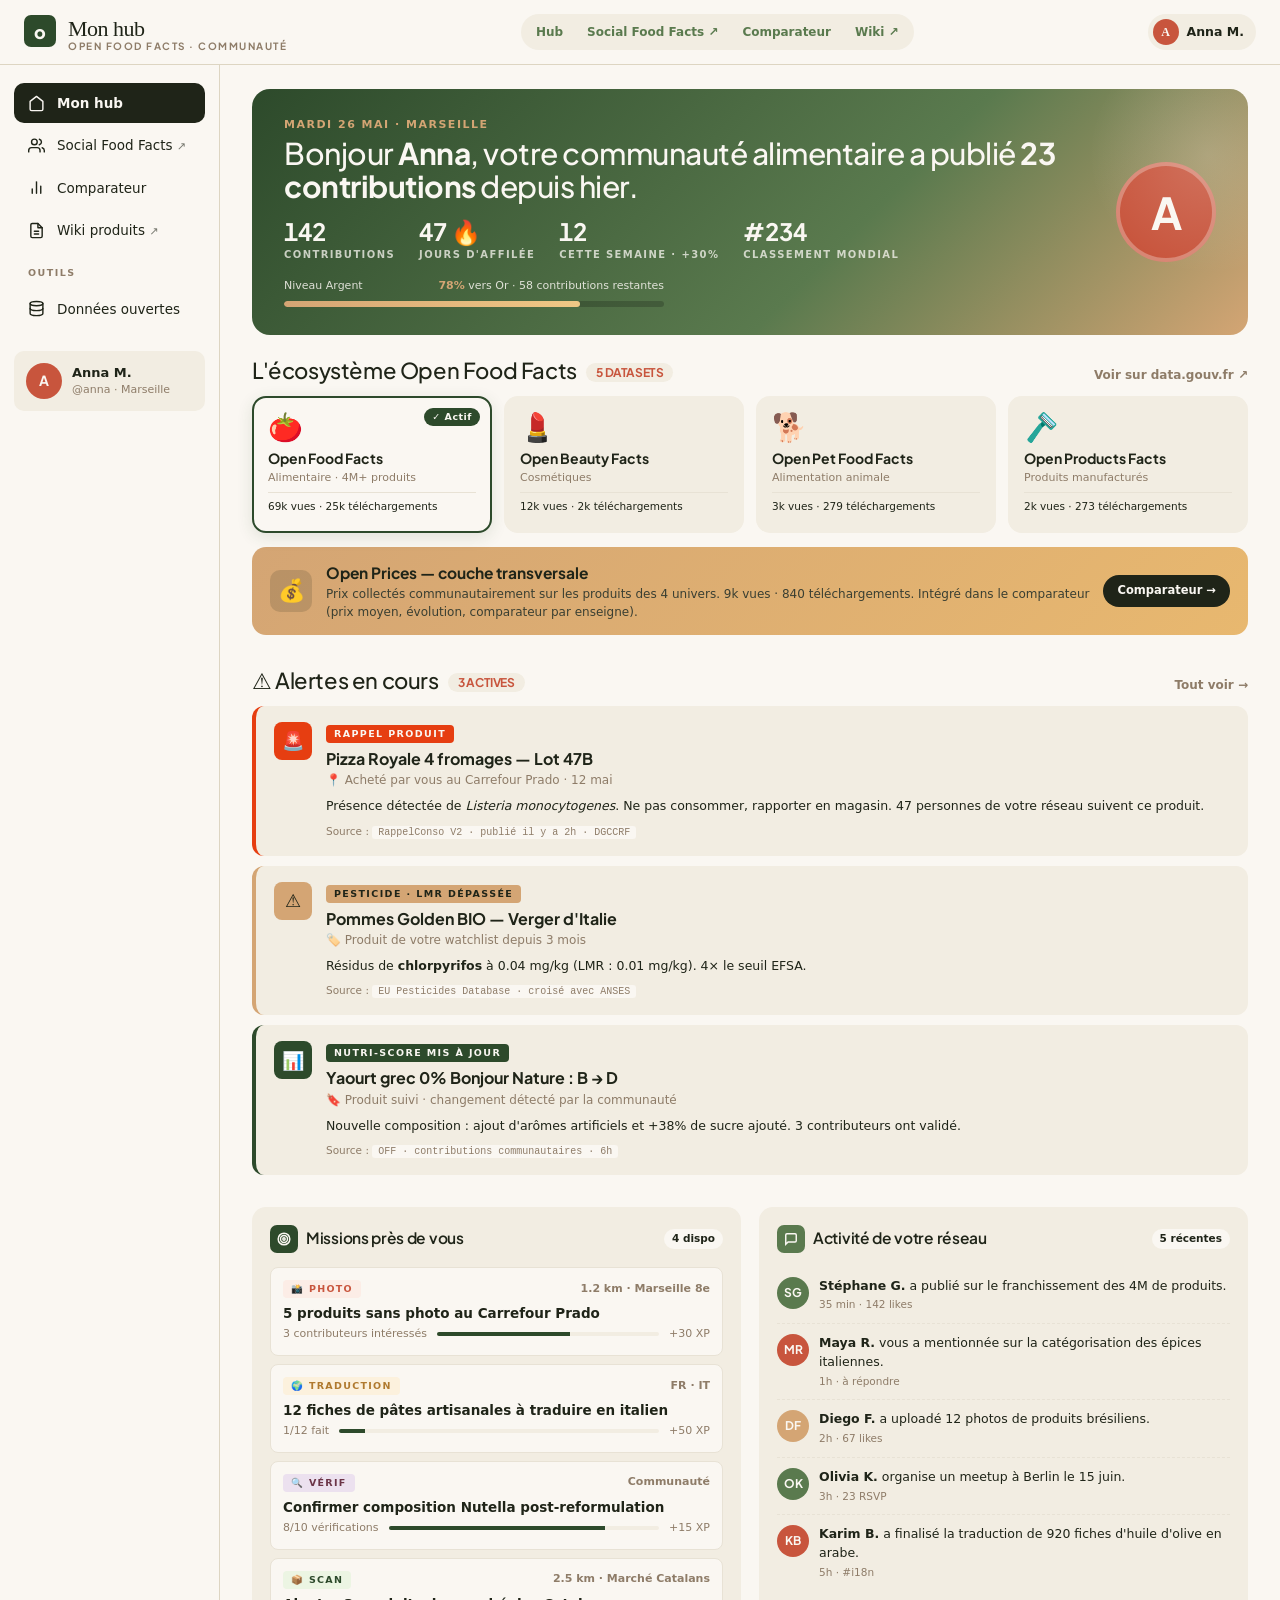
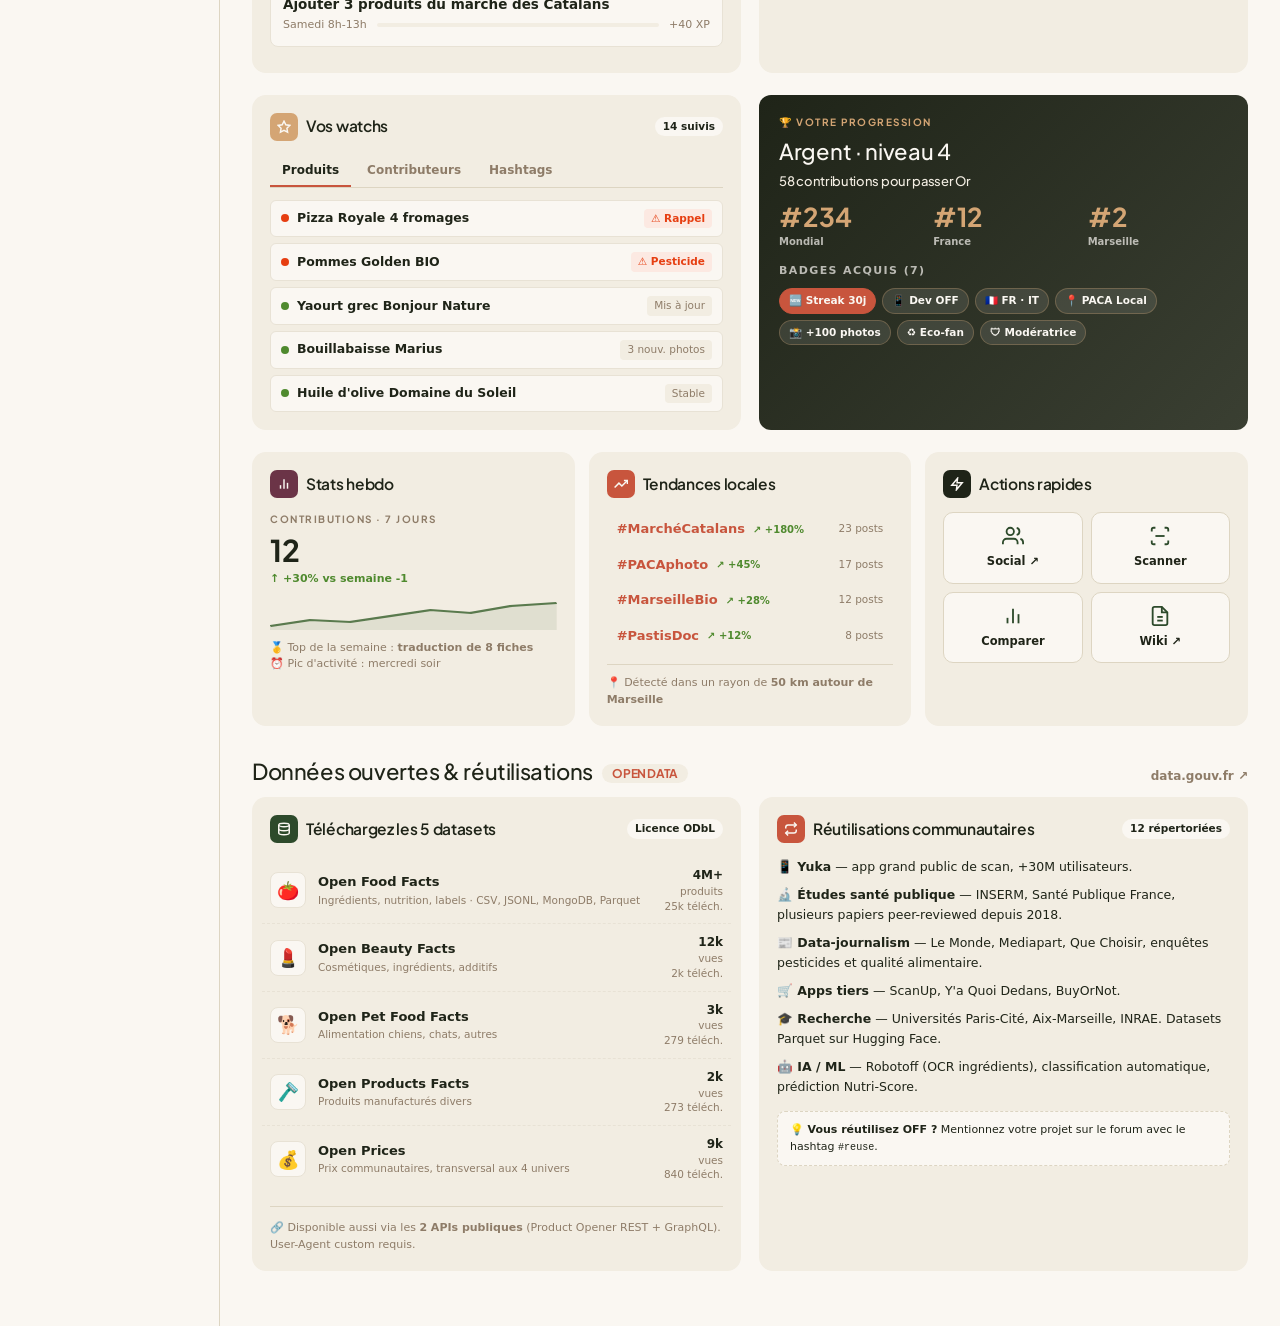
==== commit c29a2528: "màj" ====
--- a/community-hub.html
+++ b/community-hub.html
@@ -7,7 +7,7 @@
   <title>Mon hub — Open Food Facts</title>
   <link rel="preconnect" href="https://fonts.googleapis.com">
   <link rel="preconnect" href="https://fonts.gstatic.com" crossorigin>
-  <link href="https://fonts.googleapis.com/css2?family=Fraunces:opsz,wght@9..144,500;9..144,700&family=Manrope:wght@500;600;700&display=swap" rel="stylesheet">
+  <link href="https://fonts.googleapis.com/css2?family=Plus+Jakarta+Sans:wght@400;500;600;700;800&display=swap" rel="stylesheet">
   <link rel="stylesheet" href="styles.css">
 </head>
 <body data-page="hub">
@@ -24,7 +24,7 @@
     </div>
     <nav class="view-toggle" aria-label="Naviguer entre les sections">
       <a href="community-hub.html" data-page="hub">Hub</a>
-      <a href="https://open-food-8ers4wsop-stepanmereniuk-devs-projects.vercel.app/" data-page="social" rel="noopener">Social Food Fact <span aria-hidden="true">↗</span><span class="sr-only">(ouvre dans un nouvel onglet)</span></a>
+      <a href="https://open-food-o2vaa5ic0-stepanmereniuk-devs-projects.vercel.app/" data-page="social" rel="noopener">Social Food Facts <span aria-hidden="true">↗</span><span class="sr-only">(ouvre dans un nouvel onglet)</span></a>
       <a href="product-comparator.html" data-page="comparator">Comparateur</a>
       <a href="https://wiki.openfoodfacts.org" target="_blank" rel="noopener" data-page="wiki">Wiki <span aria-hidden="true">↗</span><span class="sr-only">(ouvre dans un nouvel onglet)</span></a>
     </nav>
@@ -43,9 +43,9 @@
         <svg viewBox="0 0 24 24" fill="none" stroke="currentColor" stroke-width="2" stroke-linecap="round" stroke-linejoin="round" aria-hidden="true"><path d="M3 9l9-7 9 7v11a2 2 0 0 1-2 2H5a2 2 0 0 1-2-2z"/></svg>
         <span>Mon hub</span>
       </button>
-      <a href="https://open-food-8ers4wsop-stepanmereniuk-devs-projects.vercel.app/" class="nav-item" data-page="social">
+      <a href="https://open-food-o2vaa5ic0-stepanmereniuk-devs-projects.vercel.app/" class="nav-item" data-page="social">
         <svg viewBox="0 0 24 24" fill="none" stroke="currentColor" stroke-width="2" stroke-linecap="round" stroke-linejoin="round" aria-hidden="true"><path d="M17 21v-2a4 4 0 0 0-4-4H5a4 4 0 0 0-4 4v2"/><circle cx="9" cy="7" r="4"/><path d="M23 21v-2a4 4 0 0 0-3-3.87"/><path d="M16 3.13a4 4 0 0 1 0 7.75"/></svg>
-        <span>Social Food Fact <span aria-hidden="true" class="ext-arrow">↗</span></span>
+        <span>Social Food Facts <span aria-hidden="true" class="ext-arrow">↗</span></span>
       </a>
       <a href="product-comparator.html" class="nav-item">
         <svg viewBox="0 0 24 24" fill="none" stroke="currentColor" stroke-width="2" stroke-linecap="round" stroke-linejoin="round" aria-hidden="true"><line x1="18" y1="20" x2="18" y2="10"/><line x1="12" y1="20" x2="12" y2="4"/><line x1="6" y1="20" x2="6" y2="14"/></svg>
@@ -670,14 +670,51 @@
 
     function renderWatchs(universe) {
       const data = DATA[universe];
-      const el = document.getElementById('watch-products');
-      el.innerHTML = data.watchProducts.map(w => `
+
+      // Onglet Produits
+      const elProducts = document.getElementById('watch-products');
+      elProducts.innerHTML = data.watchProducts.map(w => `
         <div class="watch-item">
           <div class="dot ${w.danger ? 'warn' : ''}" aria-hidden="true"></div>
           <div class="nm">${w.name}</div>
           <div class="st ${w.danger ? 'danger' : ''}">${w.status}</div>
         </div>
       `).join('');
+
+      // Onglet Contributeurs — dérivé des activities (on suit les gens dont on voit l'activité)
+      const elContributors = document.getElementById('watch-contributors');
+      // Stats fictives mais cohérentes par contributeur
+      const followStats = ['142 contribs', '89 contribs', '67 contribs', '234 contribs', '52 contribs', '178 contribs'];
+      elContributors.innerHTML = data.activities.slice(0, 5).map((a, i) => {
+        // Extraire le nom depuis "<b>Nom X.</b> a fait..."
+        const nameMatch = a.text.match(/<b>([^<]+)<\/b>/);
+        const name = nameMatch ? nameMatch[1] : 'Contributeur';
+        return `
+          <div class="watch-item">
+            <div class="dot" aria-hidden="true"></div>
+            <div class="nm" style="display:flex;align-items:center;gap:8px;">
+              <span class="activity-av" style="background:${a.av};width:24px;height:24px;font-size:10px;">${a.ini}</span>
+              ${name}
+            </div>
+            <div class="st">${followStats[i] || 'Actif'}</div>
+          </div>
+        `;
+      }).join('');
+
+      // Onglet Hashtags — dérivé des trends (les hashtags qu'on suit sont ceux qui tendent)
+      const elHashtags = document.getElementById('watch-hashtags');
+      elHashtags.innerHTML = data.trends.map(t => `
+        <div class="watch-item">
+          <div class="dot" aria-hidden="true"></div>
+          <div class="nm" style="color:var(--terracotta);font-weight:700;">#${t.tag}</div>
+          <div class="st">${t.posts} posts · ${t.arrow}</div>
+        </div>
+      `).join('');
+
+      // Mise à jour du compteur dans l'en-tête de la card
+      const total = data.watchProducts.length + 5 + data.trends.length;
+      const countEl = document.getElementById('watch-count');
+      if (countEl) countEl.textContent = `${total} suivis`;
     }
 
     function renderTrends(universe) {
--- a/styles.css
+++ b/styles.css
@@ -10,31 +10,36 @@
 
 /* ─── 1. DESIGN TOKENS ──────────────────────────────────── */
 :root {
-  /* Surfaces */
-  --paper: #FAF7F2;
-  --paper-2: #F2EDE2;
-  --paper-3: #EDE6D5;
-
-  /* Texte */
-  --ink: #1F2418;
-  --ink-soft: #3A3F32;
-  --ink-mute: #5A7A4E;
-
-  /* Accents */
-  --forest: #2D4A2B;
-  --moss: #5A7A4E;
-  --terracotta: #C8553D;
-  --ochre: #D4A574;
-  --plum: #6B3447;
+  /* ═══════════════════════════════════════════════════════════
+     PALETTE OPEN FOOD FACTS — couleurs officielles
+     Source : fr.openfoodfacts.org, ratio AA respecté.
+     ═══════════════════════════════════════════════════════════ */
+
+  /* Surfaces — fond blanc dominant comme OFF */
+  --paper: #FFFFFF;
+  --paper-2: #F6F3EE;
+  --paper-3: #ECE6DC;
+
+  /* Texte — brun foncé OFF, pas du noir pur */
+  --ink: #341F0E;
+  --ink-soft: #5C4A36;
+  --ink-mute: #8E7C68;
+
+  /* Accents — orange OFF et brun chaud */
+  --forest: #341F0E;        /* alias pour éviter de tout casser : brun OFF */
+  --moss: #8E7C68;          /* alias : brun clair */
+  --terracotta: #FF8714;    /* orange OFF officiel */
+  --ochre: #F4A340;         /* orange clair */
+  --plum: #341F0E;
 
   /* Trames */
-  --rule: #DDD5C2;
-  --rule-soft: #E8E2D5;
+  --rule: #E5DDD0;
+  --rule-soft: #F0EAE0;
 
   /* Statuts */
-  --danger: #C8553D;
-  --warn: #D4A574;
-  --ok: #5A7A4E;
+  --danger: #E63E11;
+  --warn: #F4A340;
+  --ok: #4F8A2E;
 
   /* Nutri-Score (officiel OFF) */
   --ns-a: #038141;
@@ -73,12 +78,12 @@
   --r-lg: 14px;
   --r-xl: 18px;
 
-  /* Typographie — système d'abord (éco-conception), Fraunces/Manrope si chargés */
-  --font-display: 'Fraunces', Georgia, 'Times New Roman', serif;
-  --font-body: 'Manrope', system-ui, -apple-system, 'Segoe UI', Roboto, sans-serif;
+  /* Typographie — OFF utilise du sans-serif simple, pas de serif italique */
+  --font-display: 'Plus Jakarta Sans', system-ui, -apple-system, 'Segoe UI', sans-serif;
+  --font-body: 'Plus Jakarta Sans', system-ui, -apple-system, 'Segoe UI', Roboto, sans-serif;
 
   /* Focus visible (RGAA 10.7) */
-  --focus-ring: 3px solid #2D4A2B;
+  --focus-ring: 3px solid #FF8714;
   --focus-offset: 2px;
 }
 
@@ -188,10 +193,10 @@
 /* ─── 5. TYPOGRAPHIE ────────────────────────────────────── */
 h1, h2, h3, h4 {
   font-family: var(--font-display);
-  font-weight: 500;
-  font-style: italic;
-  letter-spacing: -.5px;
-  line-height: 1.15;
+  font-weight: 700;
+  font-style: normal;
+  letter-spacing: -.3px;
+  line-height: 1.2;
 }
 h1 { font-size: 26px; }
 h2 { font-size: 22px; }
@@ -243,7 +248,7 @@
 }
 .brand-name {
   font-family: var(--font-display);
-  font-style: italic;
+  font-style: normal;
   font-weight: 500;
   font-size: 22px;
   letter-spacing: -.5px;
@@ -639,7 +644,7 @@
 }
 .modal-title {
   font-family: var(--font-display);
-  font-style: italic;
+  font-style: normal;
   font-size: 24px;
   margin-bottom: 4px;
 }
@@ -721,7 +726,7 @@
 }
 .hero h2 {
   font-family: var(--font-display);
-  font-style: italic;
+  font-style: normal;
   font-weight: 500;
   font-size: 30px;
   line-height: 1.1;
@@ -743,7 +748,7 @@
 .section-head h2,
 .section-head h3 {
   font-family: var(--font-display);
-  font-style: italic;
+  font-style: normal;
   font-weight: 500;
   font-size: 22px;
   letter-spacing: -.4px;
@@ -865,7 +870,7 @@
 }
 .empty-state-title {
   font-family: var(--font-display);
-  font-style: italic;
+  font-style: normal;
   font-size: 20px;
   margin-bottom: 6px;
   color: var(--ink);
@@ -1000,6 +1005,7 @@
     .watch-tab { background: none; border: none; padding: 6px 12px; border-bottom: 2px solid transparent; font-size: 12px; font-weight: 600; color: var(--ink-mute); cursor: pointer; }
     .watch-tab[aria-selected="true"] { color: var(--ink); border-bottom-color: var(--terracotta); }
     .watch-list { display: flex; flex-direction: column; gap: 6px; }
+    .watch-list[hidden] { display: none; }
     .watch-item { padding: 8px 10px; background: var(--paper); border-radius: 6px; display: flex; align-items: center; gap: 8px; font-size: 12.5px; border: 1px solid var(--rule-soft); }
     .watch-item .dot { width: 8px; height: 8px; border-radius: 50%; background: var(--ok); flex-shrink: 0; }
     .watch-item .dot.warn { background: var(--danger); }
@@ -1137,7 +1143,7 @@
   .brand h1 {
     font-family: 'Fraunces', serif;
     font-weight: 500;
-    font-style: italic;
+    font-style: normal;
     font-size: 22px;
     letter-spacing: -.5px;
   }
@@ -1227,7 +1233,7 @@
   }
   .page-title {
     font-family: 'Fraunces', serif;
-    font-style: italic;
+    font-style: normal;
     font-weight: 500;
     font-size: 36px;
     letter-spacing: -1px;
@@ -1542,7 +1548,7 @@
   }
   .grid-head h3 {
     font-family: 'Fraunces', serif;
-    font-style: italic;
+    font-style: normal;
     font-weight: 500;
     font-size: 22px;
   }
@@ -1745,7 +1751,7 @@
   .detail-name {
     font-family: 'Fraunces', serif;
     font-weight: 500;
-    font-style: italic;
+    font-style: normal;
     font-size: 28px;
     letter-spacing: -.5px;
     margin: 2px 0 6px;
@@ -2063,7 +2069,7 @@
 .hero-eyebrow-today    { color: var(--ochre); }
 .rank-card-title {
   font-family: var(--font-display);
-  font-style: italic;
+  font-style: normal;
   font-weight: 500;
   font-size: 22px;
   margin: 8px 0 14px;
@@ -2193,7 +2199,7 @@
 }
 .modal-vs-title {
   font-family: var(--font-display);
-  font-style: italic;
+  font-style: normal;
   font-weight: 500;
   font-size: 28px;
   letter-spacing: -.5px;
@@ -2208,7 +2214,7 @@
 .empty-results-title {
   font-family: var(--font-display);
   font-size: 20px;
-  font-style: italic;
+  font-style: normal;
   margin-bottom: 6px;
 }
 .empty-state-grid {
@@ -2358,7 +2364,7 @@
 .scanner-status.success {
   color: #6EE065;
   font-family: var(--font-display);
-  font-style: italic;
+  font-style: normal;
   font-size: 22px;
 }
 .scanner-substatus {
@@ -2420,3 +2426,68 @@
   gap: 4px;
   align-items: center;
 }
+
+
+/* ════════════════════════════════════════════════════════════
+   27. DATA SOURCE TOGGLE — live vs demo (comparateur)
+   ════════════════════════════════════════════════════════════ */
+
+.data-source-toggle {
+  display: inline-flex;
+  background: var(--paper-2);
+  border-radius: 999px;
+  padding: 3px;
+  gap: 0;
+}
+.data-source-btn {
+  background: transparent;
+  border: none;
+  padding: 6px 14px;
+  border-radius: 999px;
+  font-size: 11.5px;
+  font-weight: 600;
+  color: var(--ink-mute);
+  cursor: pointer;
+  white-space: nowrap;
+}
+.data-source-btn:hover { color: var(--ink); }
+.data-source-btn.active,
+.data-source-btn[aria-pressed="true"] {
+  background: var(--terracotta);
+  color: white;
+}
+
+.api-status {
+  margin-top: 12px;
+  padding: 10px 14px;
+  border-radius: 8px;
+  background: var(--paper-2);
+  font-size: 12px;
+  color: var(--ink);
+  display: flex;
+  align-items: center;
+  gap: 10px;
+}
+.api-status.loading {
+  background: #FFF3E0;
+  color: #5C4A36;
+}
+.api-status.success {
+  background: #E8F5E0;
+  color: #2D5A1A;
+}
+.api-status.error {
+  background: #FCE4DE;
+  color: #8E2D17;
+}
+.api-status .spinner {
+  width: 14px; height: 14px;
+  border: 2px solid currentColor;
+  border-top-color: transparent;
+  border-radius: 50%;
+  animation: spin 0.7s linear infinite;
+  display: inline-block;
+}
+@keyframes spin {
+  to { transform: rotate(360deg); }
+}
